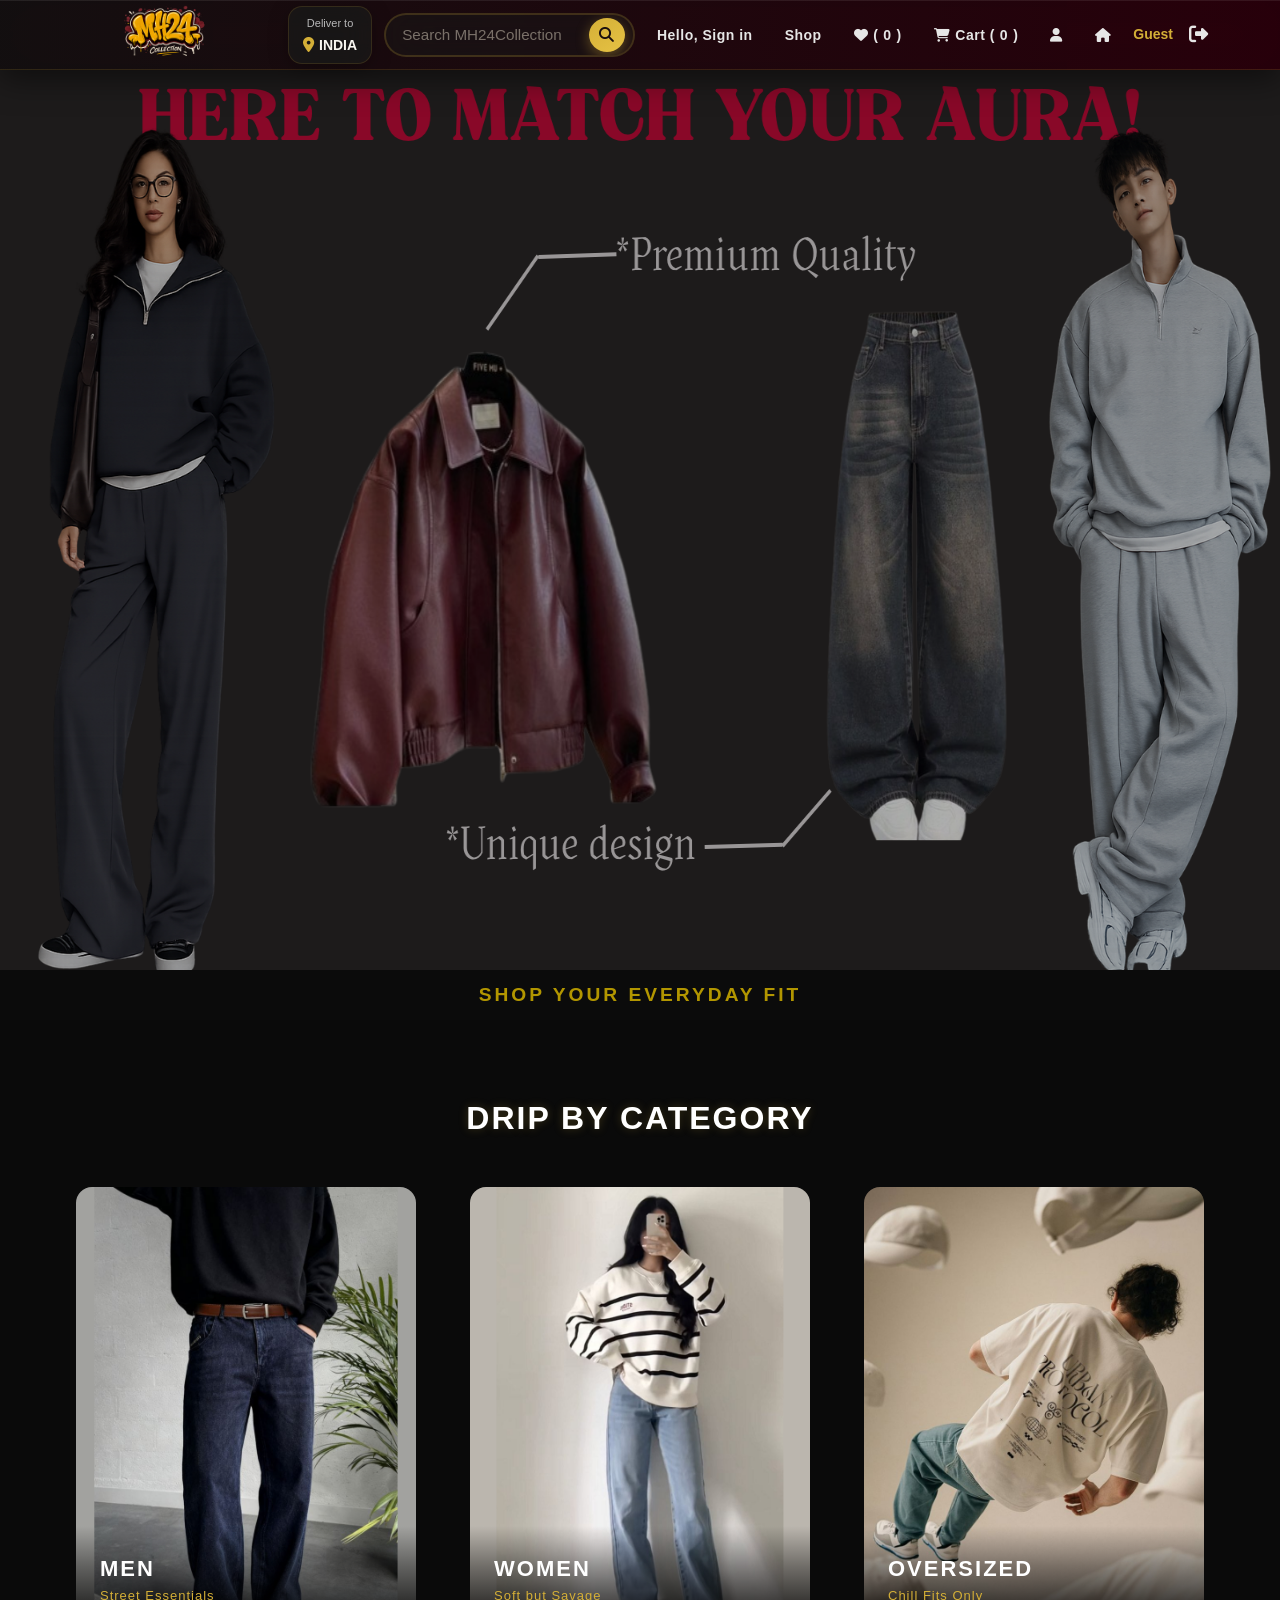
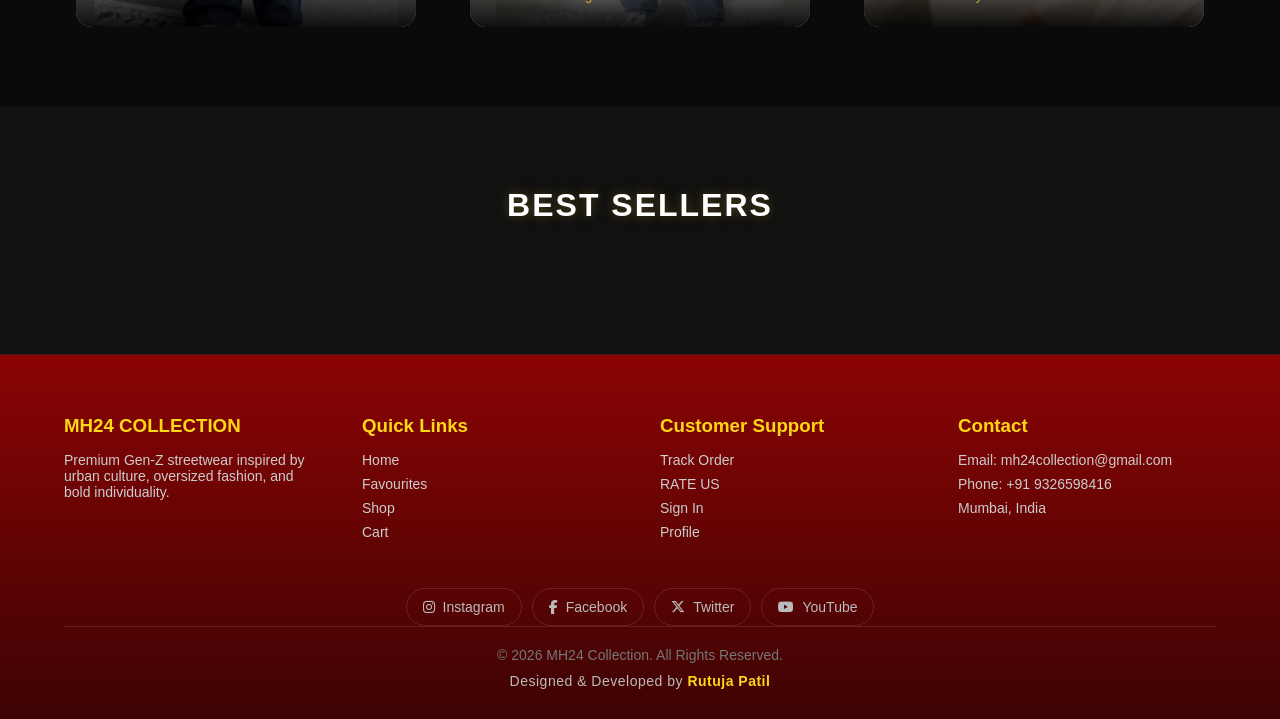
==== frontend/index.html @ 4f5e58f2 "first deploy" ====
<!DOCTYPE html>
<html lang="en">

<head>

  <meta charset="UTF-8">
  <meta name="viewport" content="width=device-width, initial-scale=1.0">

  <title>MH24 Collection | Streetwear</title>

  <link rel="stylesheet" href="css/style.css">

  <link rel="stylesheet"
    href="https://cdnjs.cloudflare.com/ajax/libs/font-awesome/6.5.0/css/all.min.css">

</head>

<body>

  <!-- ================= NAVBAR ================= -->

  <header>

    <div class="navbar">

      <!-- LOGO -->
      <div class="nav-logo">
        <a href="index.html" class="logo-link">
          <div class="logo"></div>
        </a>
      </div>

      <!-- LOCATION -->
      <div class="nav-address">

        <p class="add-first">Deliver to</p>

        <div class="add-icon">
          <i class="fa-solid fa-location-dot"></i>
          <p class="add-second">INDIA</p>
        </div>

      </div>

      <!-- SEARCH -->
      <div class="nav-search">

        <input
          type="text"
          id="searchInput"
          placeholder="Search MH24Collection"
          class="search-input">

        <button
          type="button"
          class="search-icon"
          onclick="goToSearch(event)">

          <i class="fa-solid fa-magnifying-glass"></i>

        </button>

      </div>

      <!-- SIGN IN -->
      <div class="nav-signin border">

        <a href="signin.html">
          <p><span>Hello, Sign in</span></p>
        </a>

      </div>

      <!-- SHOP -->
      <div class="nav-favourites border">

        <a href="products.html">
          Shop
        </a>

      </div>

      <!-- FAVOURITES -->
      <div class="nav-favourites border">

        <a href="favourites.html">

          <i class="fa-solid fa-heart"></i>

          (<span id="fav-count">0</span>)

        </a>

      </div>

      <!-- CART -->
      <div class="nav-cart border">

        <a href="cart.html">

          <i class="fa-solid fa-cart-shopping"></i>

          Cart (<span id="cart-count">0</span>)

        </a>

      </div>

      <!-- PROFILE -->
      <div class="nav-profile border">

        <a href="profile.html">

          <i class="fa-solid fa-user"></i>

        </a>

      </div>

      <!-- HOME -->
      <div class="top-btn">

        <a href="index.html">

          <i class="fa-solid fa-house"></i>

        </a>

      </div>

      <!-- LOGOUT -->
      <div class="nav-logout">

        <span id="username"></span>

        <button type="button" onclick="logout()">

          <i class="fa-solid fa-right-from-bracket"></i>

        </button>

      </div>

    </div>

  </header>


  <!-- ================= PAGE CONTENT ================= -->

  <main class="page-content">


    <!-- ================= HERO SECTION ================= -->

    <section class="hero-section">

      <div class="slider">

        <img src="images/HERO.FINAL1.png"
          class="slide active"
          alt="Hero Banner">

        <img src="images/heroslide1.png"
          class="slide"
          alt="Streetwear Banner">

        <img src="images/herodenim.png"
          class="slide"
          alt="Denim Banner">

      </div>

      <div class="hero-msg">
        SHOP YOUR EVERYDAY FIT
      </div>

    </section>


    <!-- ================= CATEGORIES ================= -->

    <section class="categories">

      <h2>DRIP BY CATEGORY</h2>

      <div class="category-container">

        <!-- MEN -->
        <a href="men.html?category=Men" class="category-card">

          <img src="images/men.png" alt="Men">

          <div class="overlay">

            <h3>MEN</h3>
            <p>Street Essentials</p>

          </div>

        </a>

        <!-- WOMEN -->
        <a href="women.html?category=Women" class="category-card">

          <img src="images/women.png" alt="Women">

          <div class="overlay">

            <h3>WOMEN</h3>
            <p>Soft but Savage</p>

          </div>

        </a>

        <!-- OVERSIZED -->
        <a href="oversized.html?category=Oversized" class="category-card">

          <img src="images/oversized.png" alt="Oversized">

          <div class="overlay">

            <h3>OVERSIZED</h3>
            <p>Chill Fits Only</p>

          </div>

        </a>

      </div>

    </section>


    <!-- ================= BEST SELLERS ================= -->

    <section class="featured">

      <h2 class="section-title">
        BEST SELLERS
      </h2>

      <div class="product-container" id="product-container">

        <!-- PRODUCTS LOAD HERE -->

      </div>

    </section>

  </main>


  <!-- ================= FOOTER ================= -->

  <footer class="footer">

  <div class="footer-container">

    <!-- BRAND -->
    <div class="footer-section">
      <h3>MH24 COLLECTION</h3>
      <p>
        Premium Gen-Z streetwear inspired by urban culture,
        oversized fashion, and bold individuality.
      </p>
    </div>

    <!-- QUICK LINKS -->
    <div class="footer-section">
      <h3>Quick Links</h3>

      <ul>
        <li><a href="index.html">Home</a></li>
        <li><a href="favourites.html">Favourites</a></li>
        <li><a href="shop.html">Shop</a></li>
        <li><a href="cart.html">Cart</a></li>
      </ul>
    </div>

    <!-- CUSTOMER -->
    <div class="footer-section">
      <h3>Customer Support</h3>

      <ul>
        <li><a href="track-order.html">Track Order</a></li>
        <li><a href="add_review.html">RATE US</a></li>
        <li><a href="signin.html">Sign In</a></li>
        <li><a href="profile.html">Profile</a></li>
      </ul>
    </div>

    <!-- CONTACT -->
    <div class="footer-section">
      <h3>Contact</h3>

      <p>Email: mh24collection@gmail.com</p>
      <p>Phone: +91 9326598416</p>
      <p>Mumbai, India</p>
    </div>

  </div>

  <!-- SOCIAL LINKS -->
  <div class="footer-social-links">

    <a href="#">
      <i class="fab fa-instagram"></i>
      Instagram
    </a>

    <a href="#">
      <i class="fab fa-facebook-f"></i>
      Facebook
    </a>

    <a href="#">
      <i class="fab fa-x-twitter"></i>
      Twitter
    </a>

    <a href="#">
      <i class="fab fa-youtube"></i>
      YouTube
    </a>

  </div>

   <div class="footer-bottom">
       <p>© 2026 MH24 Collection. All Rights Reserved.</p>

       <p class="developer-credit">
          Designed & Developed by <strong>Rutuja Patil</strong>
       </p>
  </div>
      


   
</footer>


  <!-- ================= SCRIPTS ================= -->

  <script src="js/products.js" defer></script>
  <script src="js/cart.js" defer></script>
  <script src="js/favourites.js" defer></script>
  <script src="js/search.js" defer></script>
  <script src="js/slider.js" defer></script>
  <script src="js/auth.js" defer></script>
  <script src="js/main.js" defer></script>

</body>

</html>
---- frontend/css/style.css ----
:root {
  --primary: #800020;
  --gold: #D4AF37;
  --black: #111;
  --white: #fff;
}

* {
  margin: 0;
  padding: 0;
  box-sizing: border-box;
}

html {
  scroll-behavior: smooth;
}

body {
  font-family: 'Segoe UI', Tahoma, Geneva, Verdana, sans-serif;
  background: linear-gradient(180deg, #5b0f1c 0%, #120408 100%);
  color: #ffffff;
  min-height: 100vh;
}

.container {
  width: 100%;
  max-width: 1400px;
  margin: auto;
  padding: 0 5%;
}

.index-page {
  background: linear-gradient(180deg, #800020 0%, #3b0008 100%);
}

body.with-footer {
  background: linear-gradient(to top, #000000, #800020);
}

img {
  max-width: 100%;
  display: block;
}

a {
  text-decoration: none;
  color: inherit;
}

/* Global button reset — ONLY cursor and border */
button {
  cursor: pointer;
  border: none;
}

/* =========================================
   NAVBAR
========================================= */

.navbar {
  width: 100%;
  height: 70px;
  display: flex;
  align-items: center;
  justify-content: space-between;
  gap: 12px;
  padding: 0 5%;
  position: sticky;
  top: 0;
  z-index: 1000;
  background: linear-gradient(to right, rgba(15,15,15,0.96), rgba(35,0,10,0.95));
  backdrop-filter: blur(25px) saturate(180%);
  -webkit-backdrop-filter: blur(25px) saturate(180%);
  border-bottom: 1px solid rgba(212,175,55,0.15);
  box-shadow: 0 8px 32px rgba(0,0,0,0.5), inset 0 1px 0 rgba(255,255,255,0.08);
}

/* All direct children of navbar flex nicely */
.navbar > div {
  display: flex;
  align-items: center;
  gap: 8px;
  flex-shrink: 0;
}

/* Navbar links — underline animation */
.navbar a {
  text-decoration: none;
  color: #e6e6e6;
  font-weight: 600;
  font-size: 14px;
  letter-spacing: 0.5px;
  position: relative;
  padding: 6px 10px;
  border-radius: 12px;
  transition: all 0.3s ease;
  white-space: nowrap;
}

.navbar a::after {
  content: '';
  position: absolute;
  bottom: 0;
  left: 50%;
  width: 0;
  height: 2px;
  background: linear-gradient(90deg, #D4AF37, #E6C244);
  transform: translateX(-50%);
  transition: all 0.3s ease;
  border-radius: 1px;
}

.navbar a:hover::after {
  width: 80%;
}

/* Logo link — no underline effect */
.nav-logo a::after,
.nav-logo a:hover::after {
  display: none;
}

/* ---- LOGO ---- */
.nav-logo {
  display: flex;
  align-items: center;
  flex-shrink: 0;
}

.logo-link {
  display: flex;
  align-items: center;
  justify-content: center;
  text-decoration: none !important;
}

.logo {
  width: 180px;
  height: 110px;
  min-width: 180px;
  background-image: url("../images/logomain.png");
  background-size: contain;
  background-repeat: no-repeat;
  background-position: center;
  display: block;
}

/* ---- ADDRESS ---- */
.nav-address {
  display: flex;
  flex-direction: column;
  justify-content: center;
  padding: 10px 14px;
  border-radius: 14px;
  background: rgba(26,26,26,0.7);
  backdrop-filter: blur(15px);
  border: 1px solid rgba(212,175,55,0.15);
  position: relative;
  overflow: hidden;
  transition: all 0.4s cubic-bezier(0.25,0.46,0.45,0.94);
  box-shadow: 0 4px 20px rgba(0,0,0,0.3);
  flex-shrink: 0;
}

.nav-address::before {
  content: '';
  position: absolute;
  top: 0;
  left: -100%;
  width: 100%;
  height: 100%;
  background: linear-gradient(90deg, transparent, rgba(212,175,55,0.1), transparent);
  transition: left 0.6s;
}

.nav-address:hover::before {
  left: 100%;
}

.add-first {
  font-size: 11px;
  color: #b8b8b8;
  font-weight: 500;
}

.add-icon {
  display: flex;
  align-items: center;
  gap: 5px;
}

.add-icon i {
  color: #D4AF37;
  font-size: 15px;
}

.add-second {
  font-size: 14px;
  font-weight: 700;
  color: #f8f6f0;
}

.nav-address:hover {
  border: 1px solid #D4AF37;
  background: rgba(212,175,55,0.12);
  transform: translateY(-3px) scale(1.02);
  box-shadow: 0 12px 35px rgba(212,175,55,0.25);
}

/* ---- SEARCH ---- */
.nav-search {
  flex: 1;
  min-width: 0;
  max-width: 500px;
  display: flex;
  align-items: center;
  background: rgba(28,28,28,0.4);
  backdrop-filter: blur(20px);
  border: 2px solid rgba(212,175,55,0.2);
  border-radius: 50px;
  padding: 6px 8px 6px 16px;
  height: 44px;
  position: relative;
  overflow: hidden;
  transition: all 0.3s ease;
}

.nav-search::before {
  content: '';
  position: absolute;
  top: 0;
  left: -100%;
  width: 100%;
  height: 100%;
  background: linear-gradient(90deg, transparent, rgba(255,255,255,0.1), transparent);
  transition: left 0.7s;
  pointer-events: none;
}

.nav-search:hover::before,
.nav-search:focus-within::before {
  left: 100%;
}

.nav-search:hover {
  border-color: rgba(212,175,55,0.5);
}

.nav-search:focus-within {
  border: 2px solid #D4AF37;
  box-shadow: 0 0 20px rgba(212,175,55,0.3);
}

.search-input {
  background: transparent;
  border: none;
  outline: none;
  color: #f0e6d2;
  flex: 1;
  width: 100%;
  font-size: 0.95rem;
  padding: 0;
  font-weight: 500;
}

.search-input::placeholder {
  color: rgba(240,230,210,0.45);
}

/* SEARCH BUTTON — gold circle */
.search-icon {
  background: linear-gradient(145deg, #D4AF37, #E6C244);
  border: none;
  height: 34px;
  width: 36px;
  min-width: 36px;
  border-radius: 50%;
  display: flex;
  align-items: center;
  justify-content: center;
  cursor: pointer;
  font-size: 0.95rem;
  color: #1a0f0f;
  flex-shrink: 0;
  transition: all 0.25s ease;
  box-shadow: 0 4px 14px rgba(212,175,55,0.4);
}

.search-icon:hover {
  background: linear-gradient(145deg, #E6C244, #D4AF37);
  transform: scale(1.08);
  box-shadow: 0 6px 20px rgba(212,175,55,0.55);
}

/* ---- NAV ICON ITEMS (cart, favourites, etc.) ---- */
.nav-signin,
.nav-favourites,
.nav-cart,
.nav-profile,
.top-btn {
  display: flex;
  align-items: center;
  flex-shrink: 0;
}

.nav-signin a,
.nav-favourites a,
.nav-cart a,
.nav-profile a,
.top-btn a {
  color: #e6e6e6;
  font-size: 14px;
  font-weight: 600;
  display: flex;
  align-items: center;
  gap: 5px;
  padding: 6px 10px;
  border-radius: 8px;
  transition: all 0.25s ease;
  white-space: nowrap;
}

.nav-signin a:hover,
.nav-favourites a:hover,
.nav-cart a:hover,
.nav-profile a:hover,
.top-btn a:hover {
  color: #D4AF37;
  transform: translateY(-1px);
}

.border {
  position: relative;
  transition: all 0.25s ease;
}

.border:hover {
  border: 1px solid rgba(212,175,55,0.5);
  border-radius: 8px;
  box-shadow: 0 0 8px rgba(255,216,20,0.2);
}

/* ---- LOGOUT — THE FIX FOR THE YELLOW BOX ---- */
.nav-logout {
  display: flex;
  align-items: center;
  gap: 8px;
  flex-shrink: 0;
}

/* Username span — styled text, no box */
.nav-logout #username {
  color: #D4AF37;
  font-weight: 600;
  font-size: 14px;
  background: none;
  border: none;
  padding: 0;
}

/* Logout button — transparent, icon only */
.nav-logout button {
  background: none !important;
  border: none !important;
  box-shadow: none !important;
  padding: 6px 8px;
  color: #e6e6e6;
  font-size: 1.2rem;
  border-radius: 8px;
  cursor: pointer;
  transition: color 0.25s ease, transform 0.25s ease;
  display: flex;
  align-items: center;
  justify-content: center;
}

.nav-logout button:hover {
  background: none !important;
  color: #D4AF37 !important;
  transform: scale(1.15);
}

/* Cart counter badge */
.cart-count {
  display: inline-flex;
  align-items: center;
  justify-content: center;
  background: linear-gradient(135deg, #D4AF37, #E6C244);
  color: #1a0f0f;
  width: 20px;
  height: 20px;
  border-radius: 50%;
  font-size: 0.7rem;
  font-weight: 900;
}

/* ---- MOBILE BOTTOM BAR ---- */
.mobile-menubar {
  display: none;
  position: fixed;
  left: 0;
  right: 0;
  bottom: 0;
  height: 58px;
  background: #140000;
  border-top: 1px solid rgba(255,255,255,0.08);
  padding-bottom: env(safe-area-inset-bottom);
  align-items: center;
  justify-content: space-around;
  z-index: 1200;
}

.mobile-menubar a {
  color: #fff;
  text-decoration: none;
  font-size: 18px;
  width: 52px;
  height: 52px;
  display: inline-flex;
  align-items: center;
  justify-content: center;
  position: relative;
  transition: color 0.2s, transform 0.2s;
}

.mobile-menubar a:hover {
  color: #D4AF37;
  transform: translateY(-2px);
}

.mobile-menubar .mm-badge {
  position: absolute;
  top: 6px;
  right: 8px;
  background: #ff3b30;
  color: #fff;
  font-size: 10px;
  padding: 2px 5px;
  border-radius: 10px;
  line-height: 1;
}

/* =========================================
   HERO SECTION
========================================= */

.hero-section {
  position: relative;
  width: 100%;
  overflow: hidden;
  background: linear-gradient(to bottom, #1a0000, #3d0000, #000);
}

.slider {
  width: 100%;
  position: relative;
}

.slide {
  display: none;
  width: 100%;
  height: 100vh;
  background: transparent;
  margin: 0;
}

.slide img {
  width: 100%;
  height: 100%;
  object-fit: cover;
  object-position: center;
}

.slide.active {
  display: block;
}

.hero-section::after {
  content: "";
  position: absolute;
  inset: 0;
  background: rgba(0,0,0,0.3);
  z-index: 1;
  pointer-events: none;
}

.hero-msg {
  width: 100%;
  text-align: center;
  background: rgba(17,17,17,0.95);
  color: #ffd700;
  padding: 14px 20px;
  font-size: 1.2rem;
  font-weight: 700;
  letter-spacing: 3px;
  margin: 0;
}

/* =========================================
   CATEGORY HERO (men.html, women.html etc.)
========================================= */

.category-hero {
  padding: 50px 5%;
  background: linear-gradient(135deg, #800020 0%, #3b0008 60%, #000 100%);
  border-bottom: 1px solid rgba(212,175,55,0.15);
}

.category-hero h1 {
  font-size: 40px;
  font-weight: 800;
  letter-spacing: 4px;
  color: #fff;
  margin-bottom: 10px;
  text-align: left;
  text-shadow: 0 0 20px rgba(212,175,55,0.2);
}

.category-hero p {
  color: #D4AF37;
  font-size: 16px;
  letter-spacing: 1.5px;
  text-align: left;
  font-weight: 500;
}

/* =========================================
   CATEGORIES SECTION
========================================= */

.categories {
  padding: 80px 5%;
  background: #0a0a0a;
  text-align: center;
}

.categories h2 {
  font-size: 32px;
  margin-bottom: 50px;
  letter-spacing: 2px;
  text-shadow: 0 0 10px rgba(212,175,55,0.25);
}

.category-container {
  display: grid;
  grid-template-columns: repeat(auto-fit, minmax(280px, 1fr));
  gap: 30px;
  justify-items: center;
}

/* CATEGORY CARD */
.category-card {
  position: relative;
  width: 100%;
  max-width: 340px;
  height: 440px;
  overflow: hidden;
  border-radius: 16px;
  background: #111;
  display: block;
  transition: transform 0.35s ease, box-shadow 0.35s ease;
}

.category-card:hover {
  transform: translateY(-8px);
  box-shadow: 0 24px 48px rgba(0,0,0,0.6);
}

.category-card img {
  width: 100%;
  height: 100%;
  object-fit: cover;
  object-position: center top;
  display: block;
  transition: transform 0.5s ease;
}

.category-card:hover img {
  transform: scale(1.06);
}

.overlay {
  position: absolute;
  bottom: 0;
  left: 0;
  right: 0;
  padding: 30px 24px 24px;
  background: linear-gradient(to top, rgba(0,0,0,0.92) 0%, rgba(0,0,0,0.4) 60%, transparent 100%);
  text-align: left;
}

.overlay h3 {
  font-size: 22px;
  font-weight: 800;
  letter-spacing: 2px;
  margin-bottom: 6px;
  color: #fff;
}

.overlay p {
  color: #D4AF37;
  font-size: 13px;
  letter-spacing: 1px;
  font-weight: 500;
}

/* =========================================
   FEATURED / PRODUCTS SECTION
========================================= */

.featured {
  padding: 80px 5%;
  background: #111;
}

.section-title {
  text-align: center;
  font-size: 32px;
  margin-bottom: 50px;
  letter-spacing: 2px;
  text-shadow: 0 0 10px rgba(212,175,55,0.25), 0 0 25px rgba(212,175,55,0.15);
}

.product-container {
  display: grid;
  grid-template-columns: repeat(auto-fill, minmax(240px, 1fr));
  gap: 28px;
  justify-items: center;
  width: 100%;
}

.products {
  padding: 40px 5%;
}

.product-grid {
  display: grid;
  grid-template-columns: repeat(auto-fill, minmax(220px, 1fr));
  gap: 24px;
  justify-items: center;
}

/* =========================================
   PRODUCT CARD — uniform across all pages
========================================= */

.product-card {
  width: 100%;
  max-width: 300px;
  background: #0d0d0d;
  border-radius: 18px;
  overflow: hidden;
  padding: 16px;
  margin: auto;
  display: flex;
  flex-direction: column;
  gap: 0;
  transition: transform 0.3s ease, box-shadow 0.3s ease;
  position: relative;
  box-shadow: 0 8px 24px rgba(0,0,0,0.45);
}

.product-card:hover {
  transform: translateY(-8px);
  box-shadow: 0 18px 35px rgba(0,0,0,0.65), 0 0 14px rgba(255,216,20,0.15);
}

/* Product image — fixed height on every page */
.product-card img {
  width: 100%;
  height: 260px;
  object-fit: cover;
  border-radius: 12px;
  display: block;
  flex-shrink: 0;
  transition: transform 0.3s ease;
}

.product-card:hover img {
  transform: scale(1.03);
}

.product-card h3 {
  margin-top: 14px;
  font-size: 16px;
  font-weight: 700;
  color: #f2f2f2;
  line-height: 1.35;
  text-align: center;
  min-height: 44px;
  display: flex;
  align-items: center;
  justify-content: center;
}

.product-card p {
  margin-top: 8px;
  color: #ffd814;
  font-size: 17px;
  font-weight: 700;
  text-align: center;
  margin-bottom: 14px;
}

.product-actions {
  display: flex;
  flex-direction: column;
  gap: 8px;
  margin-top: auto;
}

/* ADD TO CART button inside product-actions */
.product-actions .add-btn,
.product-actions button.add-btn {
  width: 100%;
  padding: 10px;
  background: linear-gradient(45deg, #ffd814, #ffcc00) !important;
  color: #000 !important;
  border: none !important;
  border-radius: 8px;
  font-weight: 700;
  font-size: 13px;
  cursor: pointer;
  transition: all 0.3s ease;
  text-transform: uppercase;
  letter-spacing: 0.5px;
  box-shadow: none !important;
}

.product-actions .add-btn:hover,
.product-actions button.add-btn:hover {
  background: linear-gradient(45deg, #800020, #a00028) !important;
  color: #fff !important;
  transform: translateY(-2px);
  box-shadow: 0 6px 16px rgba(128,0,32,0.4) !important;
}

/* Favourite button inside product-actions */
.product-actions .fav-btn,
.product-actions button.fav-btn {
  width: 100%;
  padding: 8px;
  background: rgba(255,255,255,0.07) !important;
  color: #fff !important;
  border: 1px solid rgba(255,255,255,0.2) !important;
  border-radius: 8px;
  font-size: 13px;
  cursor: pointer;
  transition: all 0.25s ease;
  display: flex;
  align-items: center;
  justify-content: center;
  gap: 6px;
}

.product-actions .fav-btn:hover,
.product-actions button.fav-btn:hover {
  background: rgba(255,255,255,0.14) !important;
  border-color: rgba(255,255,255,0.4) !important;
  color: #fff !important;
  transform: translateY(-1px);
}

/* Heart icon floating on card */
.fav-icon {
  position: absolute;
  top: 12px;
  right: 12px;
  color: white;
  background: rgba(0,0,0,0.65);
  padding: 9px;
  border-radius: 50%;
  cursor: pointer;
  transition: 0.3s ease;
  z-index: 10;
  font-size: 15px;
  line-height: 1;
}

.fav-icon:hover {
  color: #D4AF37;
  transform: scale(1.2);
  background: rgba(0,0,0,0.9);
}

/* Standalone add-to-cart button (product detail page) */
.product-cart-btn {
  display: block;
  width: 80%;
  margin: 15px auto 0;
  padding: 12px;
  border-radius: 8px;
  background: linear-gradient(45deg, #ffd814, #ffcc00);
  color: black;
  font-weight: bold;
  text-align: center;
  transition: 0.3s;
  cursor: pointer;
}

.product-cart-btn:hover {
  background: linear-gradient(45deg, #800020, #a00028);
  color: white;
  transform: translateY(-3px);
  box-shadow: 0 10px 20px rgba(128,0,32,0.4);
}

.product-card.animate {
  animation: fadeUp 0.6s ease forwards;
}

@keyframes fadeUp {
  from { opacity: 0; transform: translateY(20px); }
  to   { opacity: 1; transform: translateY(0); }
}

/* =========================================
   EMPTY STATES / SHOP BTN
========================================= */

.empty-cart-box {
  text-align: center;
  margin-top: 100px;
  padding: 40px;
}

.empty-cart-box h2 {
  font-size: 32px;
  margin-bottom: 25px;
  font-weight: 600;
}

.shop-btn {
  padding: 14px 40px;
  background: black;
  color: white;
  border: none;
  font-size: 16px;
  font-weight: 500;
  border-radius: 6px;
  cursor: pointer;
  transition: all 0.3s ease;
}

.shop-btn:hover {
  background: #571313;
  color: white;
  transform: translateY(-3px);
}

/* =========================================
   FOOTER
========================================= */

.footer {
  background: linear-gradient(180deg, #8b0404 0%, #3d0303 100%);
  padding: 60px 5% 30px;
  border-top: 1px solid rgba(255,255,255,0.08);
}

.footer > p,
.footer .footer-container > p {
  text-align: center;
  color: #bbb;
  font-weight: 300;
}

.footer-social-links {
  display: flex;
  justify-content: center;
  flex-wrap: wrap;
  gap: 10px;
  margin-top: 22px;
}

.footer-social-links a {
  color: #bbb;
  border: 1px solid rgba(255,255,255,0.12);
  padding: 10px 16px;
  border-radius: 999px;
  font-size: 14px;
  display: inline-flex;
  align-items: center;
  gap: 8px;
  transition: all 0.25s ease;
}

.footer-social-links a:hover {
  color: #ffd814;
  border-color: #ffd814;
  background: rgba(255,216,20,0.08);
  transform: translateY(-1px);
}

.developer-credit{
  margin-top:10px;
  color:#bbb;
  font-size:14px;
  letter-spacing:0.5px;
}

.developer-credit strong{
  color:#ffd814;
}

  .footer-copyright {
  margin-top: 24px;
  text-align: center;
}

.footer-copyright p {
  color: #999;
  font-weight: 300;
  font-size: 13px;
  margin: 0;
}

.footer-container {
  display: grid;
  grid-template-columns: repeat(auto-fit, minmax(220px, 1fr));
  gap: 40px;
  margin-bottom: 40px;
}

.footer-section h3 {
  margin-bottom: 15px;
  color: #ffd814;
}

.footer-section p,
.footer-section li {
  color: #ccc;
  font-size: 14px;
  margin-bottom: 8px;
}

.footer-section ul {
  list-style: none;
}

.footer-section a:hover {
  color: #ffd814;
}

.social-icons i {
  margin-right: 12px;
  font-size: 18px;
  cursor: pointer;
  transition: 0.3s;
}

.social-icons i:hover {
  color: #ffd814;
}

.footer-bottom {
  text-align: center;
  padding-top: 20px;
  border-top: 1px solid rgba(255,255,255,0.1);
  font-size: 14px;
  color: #777;
}

/* =========================================
   PRODUCT DETAIL PAGE
========================================= */

.product-detail-page {
  display: flex;
  justify-content: center;
  align-items: flex-start;
  gap: 60px;
  padding: 60px 5%;
  background: #0a0a0a;
  color: white;
  min-height: 100vh;
}

.detail-left {
  flex: 1;
  display: flex;
  justify-content: center;
  max-width: 480px;
}

.detail-left img {
  width: 100%;
  border-radius: 16px;
  background: #111;
  padding: 20px;
  transition: 0.4s ease;
  box-shadow: 0 0 25px rgba(0,0,0,0.6);
}

.detail-left img:hover {
  transform: scale(1.03);
  box-shadow: 0 0 35px rgba(255,216,20,0.2);
}

.detail-right {
  flex: 1;
  max-width: 480px;
}

.detail-right h2 {
  font-size: 30px;
  margin-bottom: 8px;
  letter-spacing: 1px;
  color: #f8f6f0;
}

.detail-right h3 {
  margin: 8px 0;
  color: #ccc;
}

.detail-right p {
  color: #ccc;
}

.price {
  font-size: 26px;
  color: #ffd814;
  margin-bottom: 20px;
  font-weight: bold;
}

.product-description {
  color: #aaa;
  line-height: 1.7;
  margin-bottom: 20px;
}

.product-features {
  margin-bottom: 25px;
  padding-left: 18px;
}

.product-features li {
  margin-bottom: 8px;
  color: #ddd;
  font-size: 14px;
}

.size-section {
  margin-bottom: 25px;
}

.size-section p {
  margin-bottom: 10px;
  font-weight: bold;
  color: #f0e6d2;
}

.sizes {
  display: flex;
  gap: 10px;
  flex-wrap: wrap;
}

.sizes span {
  border: 1px solid #333;
  padding: 10px 16px;
  border-radius: 8px;
  cursor: pointer;
  transition: 0.3s;
  font-size: 14px;
}

.sizes span:hover,
.sizes span.selected {
  border: 1px solid #ffd814;
  background: rgba(255,216,20,0.1);
}

.qty-section,
.qty-box {
  display: flex;
  align-items: center;
  gap: 12px;
  margin-top: 20px;
  margin-bottom: 20px;
}

.qty-box button {
  padding: 6px 14px;
  font-size: 18px;
  background: #222;
  color: white;
  border: 1px solid #444;
  border-radius: 6px;
  cursor: pointer;
  transition: 0.2s;
}

.qty-box button:hover {
  background: #333;
  color: white;
}

/* Full-width add to cart on detail page */
.add-btn {
  width: 100%;
  padding: 16px;
  background: linear-gradient(45deg, #ffd814, #ffcc00);
  border-radius: 10px;
  font-size: 16px;
  font-weight: bold;
  transition: 0.3s;
  color: #000;
  cursor: pointer;
  border: none;
}

.add-btn:hover {
  background: linear-gradient(45deg, #800020, #a00028);
  color: white;
  transform: translateY(-3px);
  box-shadow: 0 10px 25px rgba(128,0,32,0.4);
}

/* Standalone fav button on detail page */
.fav-btn {
  margin-top: 12px;
  background: none;
  border: 1px solid #444;
  padding: 12px;
  width: 100%;
  color: white;
  cursor: pointer;
  border-radius: 8px;
  transition: 0.3s;
  font-size: 14px;
  display: flex;
  align-items: center;
  justify-content: center;
  gap: 8px;
}

.fav-btn:hover {
  border-color: #D4AF37;
  color: #D4AF37;
}

.extra-info {
  margin-top: 25px;
  color: #777;
  font-size: 13px;
  line-height: 1.7;
}

/* =========================================
   CART PAGE
========================================= */

.cart-hero {
  height: 30vh;
  background: linear-gradient(to bottom, #800020, #000);
  display: flex;
  align-items: center;
  justify-content: center;
  text-align: center;
}

.cart-hero h1 {
  color: white;
  font-size: 42px;
  letter-spacing: 3px;
}

.cart-container {
  width: 85%;
  max-width: 1000px;
  margin: 50px auto;
}

.cart-item {
  display: flex;
  justify-content: space-between;
  align-items: center;
  background: #111;
  padding: 20px;
  margin-bottom: 16px;
  border-radius: 12px;
  gap: 16px;
}

.cart-left {
  display: flex;
  align-items: center;
  gap: 18px;
}

.cart-left img {
  width: 80px;
  height: 80px;
  object-fit: cover;
  border-radius: 8px;
  flex-shrink: 0;
}

.cart-info h3 {
  color: white;
  margin-bottom: 5px;
  font-size: 15px;
}

.cart-info p {
  color: #ccc;
  font-size: 14px;
}

.cart-right {
  display: flex;
  align-items: center;
  gap: 8px;
  flex-shrink: 0;
}

.cart-right button {
  background: #8B0000;
  color: white;
  border: none;
  padding: 6px 12px;
  font-size: 15px;
  cursor: pointer;
  border-radius: 6px;
  transition: background 0.2s;
}

.cart-right button:hover {
  background: #cc0000;
  color: white;
}

.cart-right button:last-child {
  background: #2a2a2a;
}

.cart-right button:last-child:hover {
  background: #444;
  color: white;
}

.cart-container h2 {
  color: white;
  margin-top: 20px;
}

/* =========================================
   FAVOURITES PAGE
========================================= */

.remove-btn {
  display: block;
  width: 70%;
  margin: 15px auto 0;
  padding: 10px 20px;
  background: crimson;
  cursor: pointer;
  color: #fff;
  font-weight: bold;
  border-radius: 8px;
  border: none;
  transition: 0.3s;
}

.remove-btn:hover {
  background: darkred;
  color: white;
  transform: translateY(-2px);
}

/* =========================================
   AUTH / SIGNIN PAGE
========================================= */

.auth-page {
  min-height: 100vh;
  display: flex;
  align-items: center;
  justify-content: center;
  background: linear-gradient(to bottom, #000000, #800020);
  padding: 40px 20px;
}

.auth-container {
  background: #111;
  padding: 40px 35px;
  width: 100%;
  max-width: 400px;
  border-radius: 14px;
  text-align: center;
  box-shadow: 0 0 30px rgba(0,0,0,0.6);
  animation: floatBox 3s ease-in-out infinite alternate;
}

.auth-container:hover {
  box-shadow: 0 0 35px rgba(128,0,32,0.6);
}

.auth-container h2 {
  margin-bottom: 10px;
  letter-spacing: 2px;
  color: #ffd814;
  font-size: 26px;
}

.auth-sub {
  color: #aaa;
  margin-bottom: 30px;
  font-size: 14px;
}

.input-group {
  display: flex;
  align-items: center;
  background: #1a1a1a;
  margin-bottom: 15px;
  padding: 12px;
  border-radius: 8px;
  border: 1px solid transparent;
  transition: 0.3s;
}

.input-group:focus-within {
  border-color: #800020;
  box-shadow: 0 0 8px rgba(128,0,32,0.4);
}

.input-group i {
  margin-right: 10px;
  color: #ffd814;
  font-size: 14px;
}

.input-group input {
  background: transparent;
  border: none;
  outline: none;
  color: white;
  width: 100%;
  font-size: 15px;
}

.input-box {
  display: flex;
  align-items: center;
  background: #1e1e1e;
  border: 1px solid #444;
  padding: 12px;
  border-radius: 6px;
  margin-bottom: 15px;
  transition: 0.3s;
}

.input-box i {
  color: #f5c518;
  margin-right: 10px;
}

.input-box input {
  background: none;
  border: none;
  outline: none;
  color: white;
  width: 100%;
  font-size: 15px;
}

.input-box:focus-within {
  border-color: #f5c518;
}

.input-box input::placeholder {
  color: #888;
}

.auth-btn {
  width: 100%;
  padding: 14px;
  margin-top: 10px;
  border-radius: 8px;
  background: #ffd814;
  color: black;
  font-weight: bold;
  font-size: 15px;
  cursor: pointer;
  border: none;
  transition: 0.3s;
}

.auth-btn:hover {
  background: #800020;
  color: white;
  transform: translateY(-2px);
}

.auth-switch {
  margin-top: 20px;
  font-size: 14px;
  color: #ccc;
}

.auth-switch a {
  color: #ffd814;
  font-weight: bold;
  text-decoration: none;
}

.auth-switch a:hover {
  color: #D4AF37;
}

@keyframes floatBox {
  from { transform: translateY(0); }
  to   { transform: translateY(-6px); }
}

/* =========================================
   SIGNUP PAGE
========================================= */

.signup-page {
  min-height: 100vh;
  display: flex;
  align-items: center;
  justify-content: center;
  background: linear-gradient(to bottom, #000000, #800020);
  padding: 40px 20px;
}

.signup-box {
  background: #111;
  padding: 40px 35px;
  border-radius: 14px;
  width: 100%;
  max-width: 400px;
  text-align: center;
  box-shadow: 0 0 25px rgba(0,0,0,0.6);
  transition: box-shadow 0.3s;
}

.signup-box:hover {
  box-shadow: 0 0 35px rgba(128,0,32,0.6);
}

.signup-box h2 {
  margin-bottom: 25px;
  letter-spacing: 2px;
  color: #ffd814;
  font-size: 26px;
}

.signup-box input {
  width: 100%;
  padding: 12px;
  margin-bottom: 15px;
  border-radius: 6px;
  border: 1px solid #333;
  outline: none;
  background: #1a1a1a;
  color: white;
  font-size: 15px;
  transition: 0.3s;
}

.signup-box input:focus {
  border-color: #800020;
  box-shadow: 0 0 8px rgba(128,0,32,0.5);
}

.signup-btn {
  width: 100%;
  padding: 12px;
  background: #ffd814;
  color: black;
  font-weight: bold;
  border-radius: 6px;
  margin-top: 10px;
  border: none;
  cursor: pointer;
  transition: 0.3s;
}

.signup-btn:hover {
  background: #800020;
  color: white;
  transform: translateY(-2px);
}

.login-link {
  display: block;
  margin-top: 18px;
  font-size: 14px;
  color: #ccc;
  text-decoration: none;
  transition: 0.3s;
}

.login-link:hover {
  color: #ffd814;
}

/* =========================================
   CHECKOUT PAGE
========================================= */

.checkout-container {
  display: grid;
  grid-template-columns: 2fr 1fr;
  gap: 40px;
  max-width: 1100px;
  margin: 60px auto;
  padding: 20px 5%;
}

.checkout-form {
  padding: 35px;
  background: rgba(255,255,255,0.06);
  backdrop-filter: blur(18px);
  -webkit-backdrop-filter: blur(18px);
  border-radius: 14px;
  border: 1px solid rgba(255,255,255,0.12);
  box-shadow: 0 8px 32px rgba(0,0,0,0.45);
  animation: floatCard 5s ease-in-out infinite;
}

.checkout-form:hover {
  box-shadow: 0 20px 45px rgba(0,0,0,0.65);
}

.checkout-form h2 {
  margin-bottom: 15px;
  margin-top: 20px;
  font-size: 18px;
  color: #f0e6d2;
}

.checkout-form label {
  display: block;
  margin-top: 15px;
  font-size: 13px;
  color: #ccc;
}

.checkout-form input,
.checkout-form textarea {
  width: 100%;
  padding: 11px 12px;
  margin-top: 6px;
  border-radius: 8px;
  color: white;
  border: 1px solid #444;
  background: rgba(255,255,255,0.05);
  font-size: 14px;
  outline: none;
  transition: border-color 0.2s;
}

.checkout-form input:focus,
.checkout-form textarea:focus {
  border-color: #ffd814;
}

.payment-options {
  display: flex;
  flex-direction: column;
  gap: 12px;
  margin-top: 12px;
}

.payment-options label {
  display: grid;
  grid-template-columns: 20px 1fr;
  align-items: center;
  gap: 12px;
  background: #111;
  padding: 12px 14px;
  border-radius: 8px;
  border: 1px solid #333;
  cursor: pointer;
  transition: 0.25s;
  font-size: 14px;
  color: #ccc;
}

.payment-options label:hover {
  border-color: #ffd814;
  background: #151515;
}

.payment-options input[type="radio"] {
  accent-color: #ffd814;
  width: 16px;
  height: 16px;
  margin: 0;
}

.payment-options input[type="radio"]:checked + span {
  color: #ffd814;
  font-weight: bold;
}

/* Checkout submit button */
.checkout-btn {
  width: 100%;
  padding: 14px;
  margin-top: 20px;
  background: linear-gradient(45deg, #ffd814, #ffcc00);
  color: #000;
  font-weight: bold;
  font-size: 15px;
  border: none;
  border-radius: 10px;
  cursor: pointer;
  transition: 0.3s;
}

.checkout-btn:hover {
  background: linear-gradient(45deg, #800020, #a00028);
  color: white;
  transform: translateY(-2px);
}

.order-summary {
  background: #151515;
  padding: 30px;
  border-radius: 12px;
  border: 1px solid rgba(212,175,55,0.12);
  height: fit-content;
  animation: floatCard 4s ease-in-out infinite;
}

.order-summary:hover {
  border-color: rgba(212,175,55,0.3);
}

@keyframes floatCard {
  0%   { transform: translateY(0); }
  50%  { transform: translateY(-6px); }
  100% { transform: translateY(0); }
}

.order-summary h2 {
  margin-bottom: 20px;
  font-size: 20px;
}

.checkout-item {
  display: flex;
  align-items: center;
  gap: 14px;
  border-bottom: 1px solid #2a2a2a;
  padding-bottom: 14px;
  margin-bottom: 14px;
}

.checkout-item img {
  width: 64px;
  height: 64px;
  object-fit: cover;
  border-radius: 8px;
  flex-shrink: 0;
}

.checkout-info p:first-child {
  font-weight: bold;
  font-size: 14px;
}

.checkout-info p:last-child {
  color: #aaa;
  font-size: 13px;
}

.checkout-pricing p {
  margin-bottom: 8px;
  font-size: 14px;
  color: #ccc;
}

.checkout-pricing h3 {
  margin-top: 12px;
  font-size: 20px;
  color: #ffd814;
}

/* =========================================
   PROFILE PAGE
========================================= */

.profile-container {
  padding: 60px 10%;
}

.profile-card {
  display: flex;
  gap: 40px;
  background: rgba(26,26,26,0.6);
  backdrop-filter: blur(20px);
  border-radius: 20px;
  padding: 40px;
  border: 1px solid rgba(212,175,55,0.2);
  box-shadow: 0 15px 40px rgba(0,0,0,0.6);
}

.profile-left {
  width: 240px;
  text-align: center;
  flex-shrink: 0;
}

.profile-pic {
  width: 110px;
  height: 110px;
  border-radius: 50%;
  object-fit: cover;
  margin-bottom: 14px;
  border: 3px solid #D4AF37;
}

.profile-left h2 {
  margin-bottom: 4px;
  font-size: 18px;
}

.profile-left p {
  color: #b8b8b8;
  margin-bottom: 18px;
  font-size: 14px;
}

.edit-btn {
  background: linear-gradient(145deg, #D4AF37, #E6C244);
  border: none;
  padding: 10px 22px;
  border-radius: 25px;
  font-weight: 700;
  cursor: pointer;
  color: #1a0f0f;
  font-size: 14px;
  transition: 0.3s;
}

.edit-btn:hover {
  transform: translateY(-2px) scale(1.04);
}

.profile-right {
  flex: 1;
  display: flex;
  flex-direction: column;
  gap: 22px;
}

.profile-section {
  background: rgba(0,0,0,0.3);
  padding: 20px;
  border-radius: 12px;
  border: 1px solid rgba(212,175,55,0.12);
  transition: 0.3s;
}

.profile-section:hover {
  border-color: #D4AF37;
  transform: translateY(-2px);
}

.profile-section h3 {
  margin-bottom: 10px;
  color: #D4AF37;
  font-size: 15px;
}

.add-address {
  margin-top: 10px;
  padding: 8px 18px;
  border-radius: 20px;
  border: none;
  background: #D4AF37;
  color: #1a0f0f;
  font-weight: 600;
  cursor: pointer;
  font-size: 13px;
}

.logout-btn {
  padding: 12px 28px;
  border-radius: 30px;
  background: linear-gradient(145deg, #D4AF37, #E6C244);
  color: #1a0f0f;
  font-weight: 700;
  font-size: 14px;
  cursor: pointer;
  transition: all 0.3s ease;
  border: none;
}

.logout-btn:hover {
  transform: translateY(-3px) scale(1.04);
}

.orders-section {
  padding: 50px 10%;
}

.orders-section h2 {
  font-size: 1.8rem;
  margin-bottom: 25px;
  color: #f8f6f0;
}

.orders-container {
  background: rgba(26,26,26,0.6);
  border-radius: 16px;
  padding: 30px;
  border: 1px solid rgba(212,175,55,0.15);
  text-align: center;
}

.orders-container p {
  color: #b8b8b8;
}

/* =========================================
   MOBILE RESPONSIVE  ≤ 860px
========================================= */

@media (max-width: 860px) {

  body {
    padding-bottom: 68px;
  }

  /* ---- NAVBAR ---- */
  .navbar {
    height: 56px;
    padding: 0 12px;
    gap: 8px;
    background: linear-gradient(to right, #800020, #2a0000);
  }

  /* LOGO — always visible */
  .nav-logo {
    display: flex !important;
    flex-shrink: 0;
  }

  .logo {
    width: 80px;
    height: 34px;
    min-width: 80px;
    background-image: url("../images/logomain.png");
  }

  /* Hide desktop-only nav items */
  .nav-address,
  .nav-signin,
  .nav-profile,
  .top-btn,
  .nav-logout,
  .nav-favourites,
  .nav-cart {
    display: none !important;
  }

  /* Search stretches to fill remaining space */
  .nav-search {
    flex: 1;
    min-width: 0;
    max-width: 100%;
    height: 40px;
    margin: 0;
    padding: 4px 6px 4px 14px;
    border-width: 1.5px;
  }

  .search-input {
    font-size: 14px;
  }

  .search-icon {
    width: 32px;
    height: 32px;
    min-width: 32px;
    font-size: 13px;
  }

  /* ---- BOTTOM MOBILE BAR ---- */
  .mobile-menubar {
    display: flex;
  }

  /* ---- HERO ---- */
  .slide {
    height: 55vw;
    min-height: 260px;
  }

  .hero-msg {
    font-size: 0.9rem;
    letter-spacing: 1.5px;
    padding: 10px 16px;
  }

  /* ---- CATEGORY HERO ---- */
  .category-hero {
    padding: 30px 5%;
  }

  .category-hero h1 {
    font-size: 26px;
    letter-spacing: 2px;
  }

  /* ---- CATEGORIES ---- */
  .category-container {
    grid-template-columns: 1fr 1fr;
    gap: 16px;
  }

  .category-card {
    max-width: 100%;
    height: 220px;
  }

  /* ---- PRODUCT GRID ---- */
  .product-container,
  .product-grid {
    grid-template-columns: 1fr 1fr;
    gap: 14px;
  }

  .product-card {
    max-width: 100%;
    padding: 12px;
  }

  .product-card img {
    height: 180px;
  }

  .product-card h3 {
    font-size: 13px;
    min-height: unset;
  }

  .product-card p {
    font-size: 14px;
  }

  /* ---- PRODUCT DETAIL ---- */
  .product-detail-page {
    flex-direction: column;
    padding: 24px 5%;
    gap: 30px;
  }

  .detail-left,
  .detail-right {
    max-width: 100%;
    width: 100%;
  }

  /* ---- CART ---- */
  .cart-container {
    width: 92%;
  }

  .cart-item {
    flex-direction: column;
    align-items: flex-start;
  }

  /* ---- CHECKOUT ---- */
  .checkout-container {
    grid-template-columns: 1fr;
    padding: 20px 5%;
    margin: 30px auto;
  }

  .checkout-form {
    padding: 24px;
  }

  /* ---- FOOTER ---- */
  .footer {
    padding: 40px 5% 20px;
  }

  /* ---- PROFILE ---- */
  .profile-container {
    padding: 30px 5%;
  }

  .profile-card {
    flex-direction: column;
    padding: 24px;
    gap: 24px;
  }

  .profile-left {
    width: 100%;
  }

  .orders-section {
    padding: 30px 5%;
  }
}

/* Very small screens */
@media (max-width: 420px) {
  .product-container,
  .product-grid {
    grid-template-columns: 1fr;
  }

  .category-container {
    grid-template-columns: 1fr;
  }

  .category-card {
    height: 280px;
  }
}
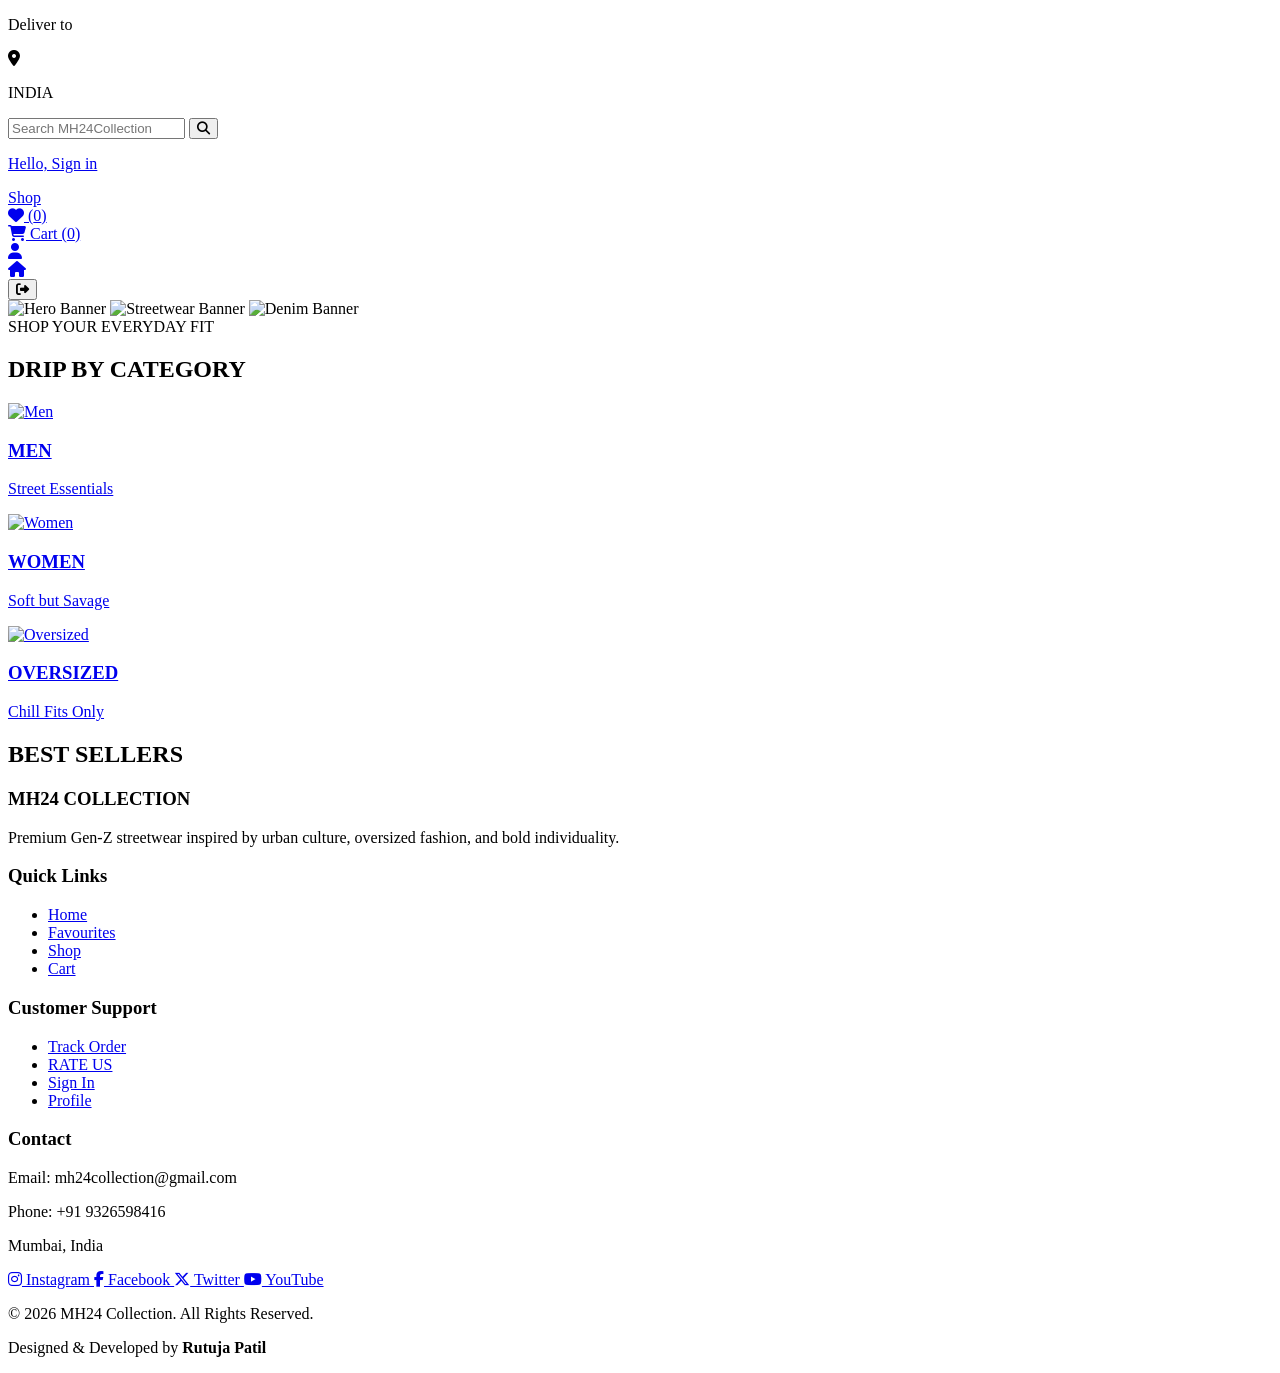
==== commit cdae993a: "Fixed Django static structure" ====
--- a/frontend/index.html
+++ b/frontend/index.html
@@ -8,7 +8,7 @@
 
   <title>MH24 Collection | Streetwear</title>
 
-  <link rel="stylesheet" href="css/style.css">
+  <link rel="stylesheet" href="/static/css/style.css">
 
   <link rel="stylesheet"
     href="https://cdnjs.cloudflare.com/ajax/libs/font-awesome/6.5.0/css/all.min.css">
@@ -157,15 +157,15 @@
 
       <div class="slider">
 
-        <img src="images/HERO.FINAL1.png"
+        <img src="/static/images/HERO.FINAL1.png"
           class="slide active"
           alt="Hero Banner">
 
-        <img src="images/heroslide1.png"
+        <img src="/static/images/heroslide1.png"
           class="slide"
           alt="Streetwear Banner">
 
-        <img src="images/herodenim.png"
+        <img src="/static/images/herodenim.png"
           class="slide"
           alt="Denim Banner">
 
@@ -189,7 +189,7 @@
         <!-- MEN -->
         <a href="men.html?category=Men" class="category-card">
 
-          <img src="images/men.png" alt="Men">
+          <img src="/static/images/men.png" alt="Men">
 
           <div class="overlay">
 
@@ -203,7 +203,7 @@
         <!-- WOMEN -->
         <a href="women.html?category=Women" class="category-card">
 
-          <img src="images/women.png" alt="Women">
+          <img src="/static/images/women.png" alt="Women">
 
           <div class="overlay">
 
@@ -217,7 +217,7 @@
         <!-- OVERSIZED -->
         <a href="oversized.html?category=Oversized" class="category-card">
 
-          <img src="images/oversized.png" alt="Oversized">
+          <img src="/static/images/oversized.png" alt="Oversized">
 
           <div class="overlay">
 
@@ -274,7 +274,7 @@
       <ul>
         <li><a href="index.html">Home</a></li>
         <li><a href="favourites.html">Favourites</a></li>
-        <li><a href="shop.html">Shop</a></li>
+        <li><a href="products.html">Shop</a></li>
         <li><a href="cart.html">Cart</a></li>
       </ul>
     </div>
@@ -343,13 +343,13 @@
 
   <!-- ================= SCRIPTS ================= -->
 
-  <script src="js/products.js" defer></script>
-  <script src="js/cart.js" defer></script>
-  <script src="js/favourites.js" defer></script>
-  <script src="js/search.js" defer></script>
-  <script src="js/slider.js" defer></script>
-  <script src="js/auth.js" defer></script>
-  <script src="js/main.js" defer></script>
+  <script src="/static/js/products.js" defer></script>
+  <script src="/static/js/cart.js" defer></script>
+  <script src="/static/js/favourites.js" defer></script>
+  <script src="/static/js/search.js" defer></script>
+  <script src="/static/js/slider.js" defer></script>
+  <script src="/static/js/auth.js" defer></script>
+  <script src="/static/js/main.js" defer></script>
 
 </body>
 
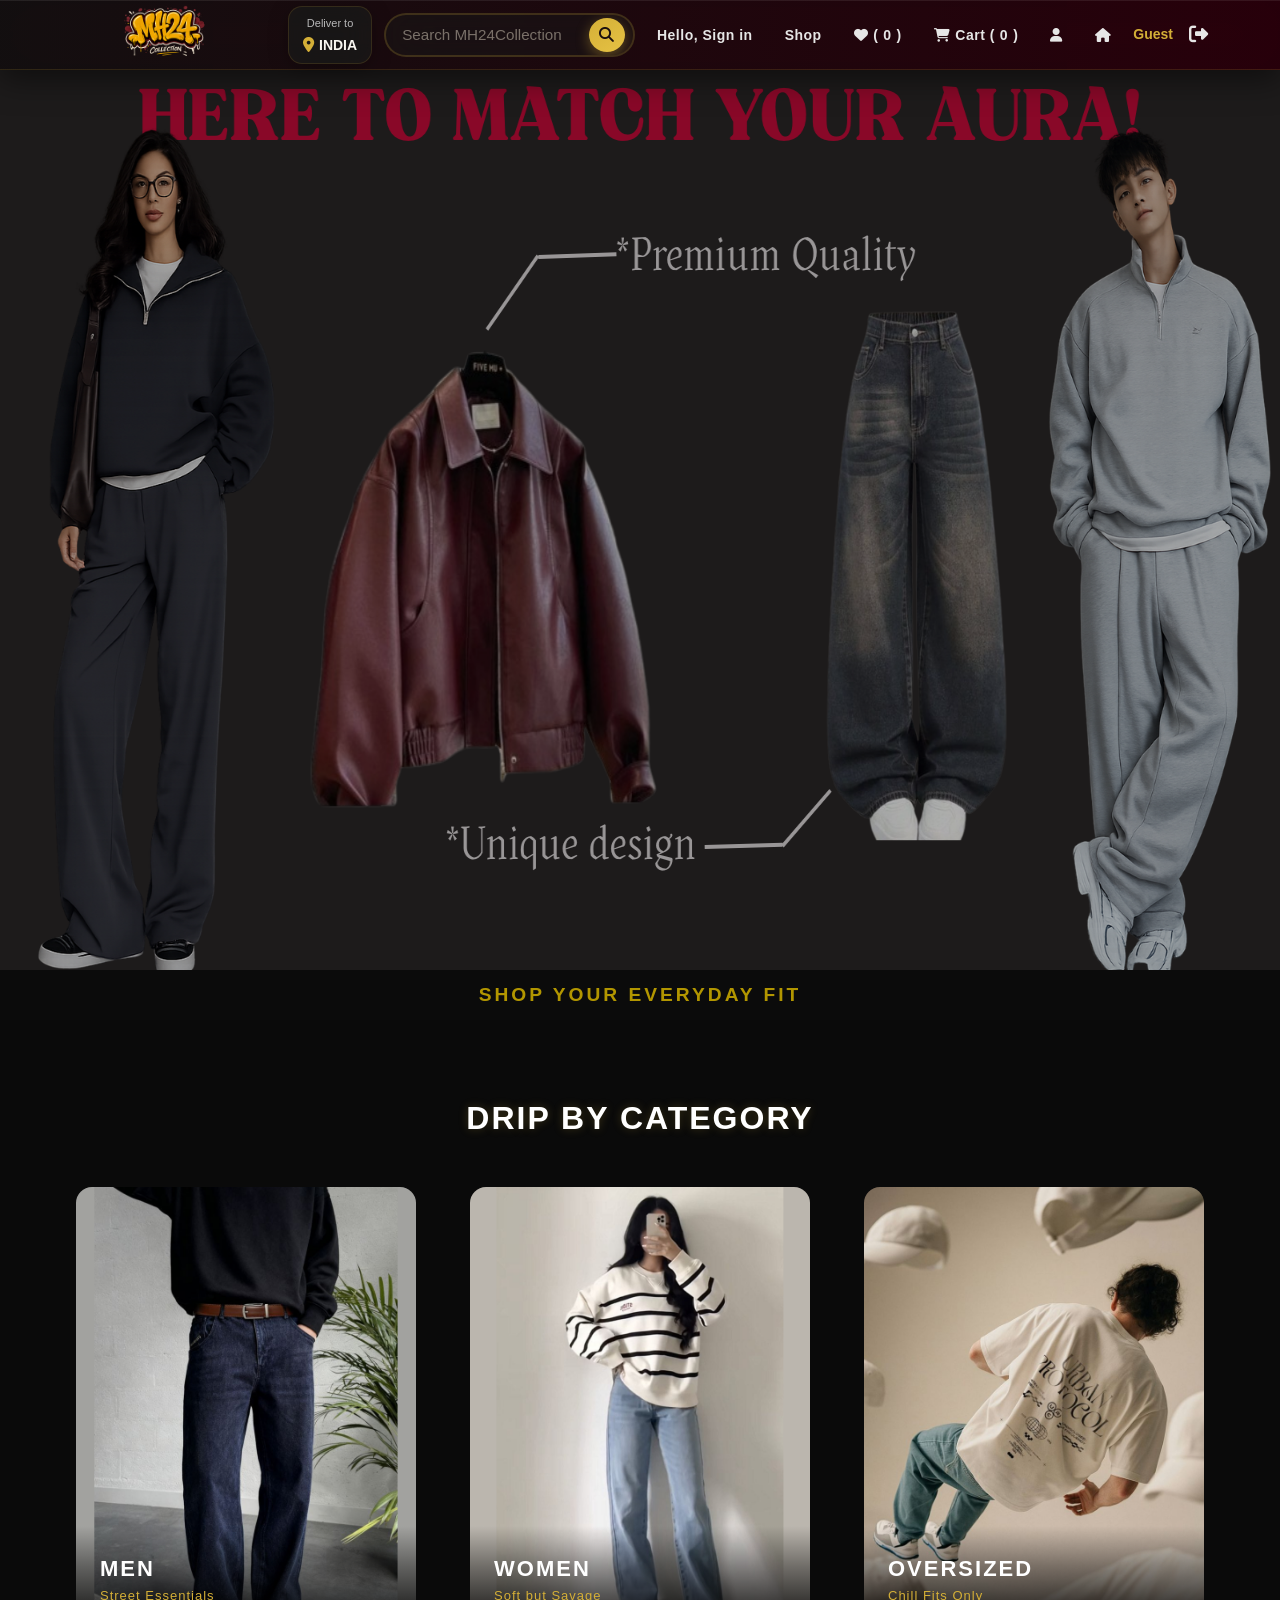
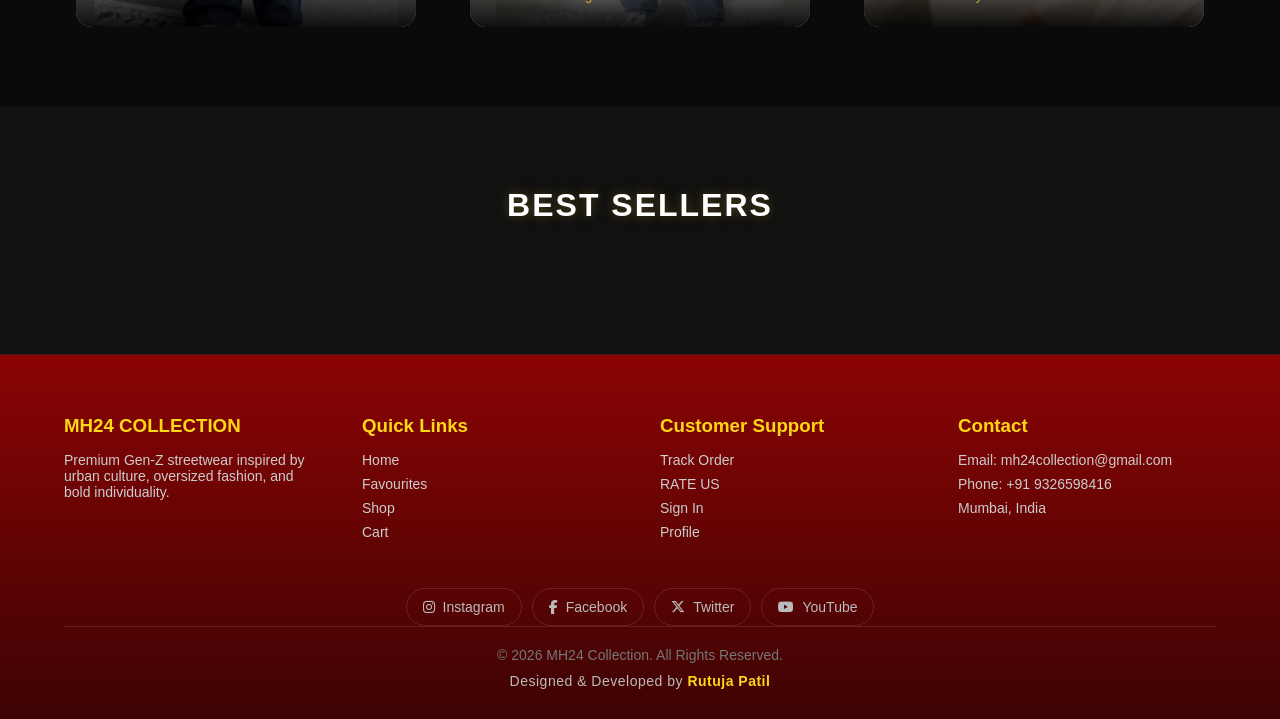
==== commit e4a28b97: "Fixed homepage slider issue" ====
--- a/frontend/index.html
+++ b/frontend/index.html
@@ -7,13 +7,15 @@
   <meta name="viewport" content="width=device-width, initial-scale=1.0">
 
   <title>MH24 Collection | Streetwear</title>
-
-  <link rel="stylesheet" href="/static/css/style.css">
-
+     <!-- KEEP THIS -->
+  <link rel="stylesheet" href="static/css/style.css">
+
+  <!-- Font Awesome -->
   <link rel="stylesheet"
-    href="https://cdnjs.cloudflare.com/ajax/libs/font-awesome/6.5.0/css/all.min.css">
-
+        href="https://cdnjs.cloudflare.com/ajax/libs/font-awesome/6.5.0/css/all.min.css">
 </head>
+
+
 
 <body>
 
@@ -25,7 +27,7 @@
 
       <!-- LOGO -->
       <div class="nav-logo">
-        <a href="index.html" class="logo-link">
+        <a href="/index.html" class="logo-link">
           <div class="logo"></div>
         </a>
       </div>
@@ -157,15 +159,15 @@
 
       <div class="slider">
 
-        <img src="/static/images/HERO.FINAL1.png"
+        <img src="static/images/HERO.FINAL1.png"
           class="slide active"
           alt="Hero Banner">
 
-        <img src="/static/images/heroslide1.png"
+        <img src="static/images/heroslide1.png"
           class="slide"
           alt="Streetwear Banner">
 
-        <img src="/static/images/herodenim.png"
+        <img src="static/images/herodenim.png"
           class="slide"
           alt="Denim Banner">
 
@@ -189,7 +191,7 @@
         <!-- MEN -->
         <a href="men.html?category=Men" class="category-card">
 
-          <img src="/static/images/men.png" alt="Men">
+          <img src="static/images/men.png" alt="Men">
 
           <div class="overlay">
 
@@ -203,7 +205,7 @@
         <!-- WOMEN -->
         <a href="women.html?category=Women" class="category-card">
 
-          <img src="/static/images/women.png" alt="Women">
+          <img src="static/images/women.png" alt="Women">
 
           <div class="overlay">
 
@@ -217,7 +219,7 @@
         <!-- OVERSIZED -->
         <a href="oversized.html?category=Oversized" class="category-card">
 
-          <img src="/static/images/oversized.png" alt="Oversized">
+          <img src="static/images/oversized.png" alt="Oversized">
 
           <div class="overlay">
 
@@ -284,7 +286,7 @@
       <h3>Customer Support</h3>
 
       <ul>
-        <li><a href="track-order.html">Track Order</a></li>
+        <li><a href="track-orders.html">Track Order</a></li>
         <li><a href="add_review.html">RATE US</a></li>
         <li><a href="signin.html">Sign In</a></li>
         <li><a href="profile.html">Profile</a></li>
@@ -334,23 +336,15 @@
           Designed & Developed by <strong>Rutuja Patil</strong>
        </p>
   </div>
-      
-
-
-   
+
 </footer>
-
-
-  <!-- ================= SCRIPTS ================= -->
-
-  <script src="/static/js/products.js" defer></script>
-  <script src="/static/js/cart.js" defer></script>
-  <script src="/static/js/favourites.js" defer></script>
-  <script src="/static/js/search.js" defer></script>
-  <script src="/static/js/slider.js" defer></script>
-  <script src="/static/js/auth.js" defer></script>
-  <script src="/static/js/main.js" defer></script>
-
+    
+    <script src="static/js/main.js" defer></script>
+    <script src="static/js/auth.js" defer></script>
+    <script src="static/js/cart.js" defer></script>
+    <script src="static/js/favourites.js" defer></script>
+    <script src="static/js/products.js" defer></script>
+    <script src="static/js/slider.js" defer></script>
+    
 </body>
-
 </html>
--- a/frontend/static/css/style.css
+++ b/frontend/static/css/style.css
@@ -0,0 +1,2205 @@
+:root {
+  --primary: #800020;
+  --gold: #D4AF37;
+  --black: #111;
+  --white: #fff;
+}
+
+* {
+  margin: 0;
+  padding: 0;
+  box-sizing: border-box;
+}
+
+html {
+  scroll-behavior: smooth;
+}
+
+body {
+  font-family: 'Segoe UI', Tahoma, Geneva, Verdana, sans-serif;
+  background: linear-gradient(180deg, #5b0f1c 0%, #120408 100%);
+  color: #ffffff;
+  min-height: 100vh;
+}
+
+.container {
+  width: 100%;
+  max-width: 1400px;
+  margin: auto;
+  padding: 0 5%;
+}
+
+.index-page {
+  background: linear-gradient(180deg, #800020 0%, #3b0008 100%);
+}
+
+body.with-footer {
+  background: linear-gradient(to top, #000000, #800020);
+}
+
+img {
+  max-width: 100%;
+  display: block;
+}
+
+a {
+  text-decoration: none;
+  color: inherit;
+}
+
+/* Global button reset — ONLY cursor and border */
+button {
+  cursor: pointer;
+  border: none;
+}
+
+/* =========================================
+   NAVBAR
+========================================= */
+
+.navbar {
+  width: 100%;
+  height: 70px;
+  display: flex;
+  align-items: center;
+  justify-content: space-between;
+  gap: 12px;
+  padding: 0 5%;
+  position: sticky;
+  top: 0;
+  z-index: 1000;
+  background: linear-gradient(to right, rgba(15,15,15,0.96), rgba(35,0,10,0.95));
+  backdrop-filter: blur(25px) saturate(180%);
+  -webkit-backdrop-filter: blur(25px) saturate(180%);
+  border-bottom: 1px solid rgba(212,175,55,0.15);
+  box-shadow: 0 8px 32px rgba(0,0,0,0.5), inset 0 1px 0 rgba(255,255,255,0.08);
+}
+
+/* All direct children of navbar flex nicely */
+.navbar > div {
+  display: flex;
+  align-items: center;
+  gap: 8px;
+  flex-shrink: 0;
+}
+
+/* Navbar links — underline animation */
+.navbar a {
+  text-decoration: none;
+  color: #e6e6e6;
+  font-weight: 600;
+  font-size: 14px;
+  letter-spacing: 0.5px;
+  position: relative;
+  padding: 6px 10px;
+  border-radius: 12px;
+  transition: all 0.3s ease;
+  white-space: nowrap;
+}
+
+.navbar a::after {
+  content: '';
+  position: absolute;
+  bottom: 0;
+  left: 50%;
+  width: 0;
+  height: 2px;
+  background: linear-gradient(90deg, #D4AF37, #E6C244);
+  transform: translateX(-50%);
+  transition: all 0.3s ease;
+  border-radius: 1px;
+}
+
+.navbar a:hover::after {
+  width: 80%;
+}
+
+/* Logo link — no underline effect */
+.nav-logo a::after,
+.nav-logo a:hover::after {
+  display: none;
+}
+
+/* ---- LOGO ---- */
+.nav-logo {
+  display: flex;
+  align-items: center;
+  flex-shrink: 0;
+}
+
+.logo-link {
+  display: flex;
+  align-items: center;
+  justify-content: center;
+  text-decoration: none !important;
+}
+
+.logo {
+  width: 180px;
+  height: 110px;
+  min-width: 180px;
+  background-image: url("../images/logomain.png");
+  background-size: contain;
+  background-repeat: no-repeat;
+  background-position: center;
+  display: block;
+}
+
+/* ---- ADDRESS ---- */
+.nav-address {
+  display: flex;
+  flex-direction: column;
+  justify-content: center;
+  padding: 10px 14px;
+  border-radius: 14px;
+  background: rgba(26,26,26,0.7);
+  backdrop-filter: blur(15px);
+  border: 1px solid rgba(212,175,55,0.15);
+  position: relative;
+  overflow: hidden;
+  transition: all 0.4s cubic-bezier(0.25,0.46,0.45,0.94);
+  box-shadow: 0 4px 20px rgba(0,0,0,0.3);
+  flex-shrink: 0;
+}
+
+.nav-address::before {
+  content: '';
+  position: absolute;
+  top: 0;
+  left: -100%;
+  width: 100%;
+  height: 100%;
+  background: linear-gradient(90deg, transparent, rgba(212,175,55,0.1), transparent);
+  transition: left 0.6s;
+}
+
+.nav-address:hover::before {
+  left: 100%;
+}
+
+.add-first {
+  font-size: 11px;
+  color: #b8b8b8;
+  font-weight: 500;
+}
+
+.add-icon {
+  display: flex;
+  align-items: center;
+  gap: 5px;
+}
+
+.add-icon i {
+  color: #D4AF37;
+  font-size: 15px;
+}
+
+.add-second {
+  font-size: 14px;
+  font-weight: 700;
+  color: #f8f6f0;
+}
+
+.nav-address:hover {
+  border: 1px solid #D4AF37;
+  background: rgba(212,175,55,0.12);
+  transform: translateY(-3px) scale(1.02);
+  box-shadow: 0 12px 35px rgba(212,175,55,0.25);
+}
+
+/* ---- SEARCH ---- */
+.nav-search {
+  flex: 1;
+  min-width: 0;
+  max-width: 500px;
+  display: flex;
+  align-items: center;
+  background: rgba(28,28,28,0.4);
+  backdrop-filter: blur(20px);
+  border: 2px solid rgba(212,175,55,0.2);
+  border-radius: 50px;
+  padding: 6px 8px 6px 16px;
+  height: 44px;
+  position: relative;
+  overflow: hidden;
+  transition: all 0.3s ease;
+}
+
+.nav-search::before {
+  content: '';
+  position: absolute;
+  top: 0;
+  left: -100%;
+  width: 100%;
+  height: 100%;
+  background: linear-gradient(90deg, transparent, rgba(255,255,255,0.1), transparent);
+  transition: left 0.7s;
+  pointer-events: none;
+}
+
+.nav-search:hover::before,
+.nav-search:focus-within::before {
+  left: 100%;
+}
+
+.nav-search:hover {
+  border-color: rgba(212,175,55,0.5);
+}
+
+.nav-search:focus-within {
+  border: 2px solid #D4AF37;
+  box-shadow: 0 0 20px rgba(212,175,55,0.3);
+}
+
+.search-input {
+  background: transparent;
+  border: none;
+  outline: none;
+  color: #f0e6d2;
+  flex: 1;
+  width: 100%;
+  font-size: 0.95rem;
+  padding: 0;
+  font-weight: 500;
+}
+
+.search-input::placeholder {
+  color: rgba(240,230,210,0.45);
+}
+
+/* SEARCH BUTTON — gold circle */
+.search-icon {
+  background: linear-gradient(145deg, #D4AF37, #E6C244);
+  border: none;
+  height: 34px;
+  width: 36px;
+  min-width: 36px;
+  border-radius: 50%;
+  display: flex;
+  align-items: center;
+  justify-content: center;
+  cursor: pointer;
+  font-size: 0.95rem;
+  color: #1a0f0f;
+  flex-shrink: 0;
+  transition: all 0.25s ease;
+  box-shadow: 0 4px 14px rgba(212,175,55,0.4);
+}
+
+.search-icon:hover {
+  background: linear-gradient(145deg, #E6C244, #D4AF37);
+  transform: scale(1.08);
+  box-shadow: 0 6px 20px rgba(212,175,55,0.55);
+}
+
+/* ---- NAV ICON ITEMS (cart, favourites, etc.) ---- */
+.nav-signin,
+.nav-favourites,
+.nav-cart,
+.nav-profile,
+.top-btn {
+  display: flex;
+  align-items: center;
+  flex-shrink: 0;
+}
+
+.nav-signin a,
+.nav-favourites a,
+.nav-cart a,
+.nav-profile a,
+.top-btn a {
+  color: #e6e6e6;
+  font-size: 14px;
+  font-weight: 600;
+  display: flex;
+  align-items: center;
+  gap: 5px;
+  padding: 6px 10px;
+  border-radius: 8px;
+  transition: all 0.25s ease;
+  white-space: nowrap;
+}
+
+.nav-signin a:hover,
+.nav-favourites a:hover,
+.nav-cart a:hover,
+.nav-profile a:hover,
+.top-btn a:hover {
+  color: #D4AF37;
+  transform: translateY(-1px);
+}
+
+.border {
+  position: relative;
+  transition: all 0.25s ease;
+}
+
+.border:hover {
+  border: 1px solid rgba(212,175,55,0.5);
+  border-radius: 8px;
+  box-shadow: 0 0 8px rgba(255,216,20,0.2);
+}
+
+/* ---- LOGOUT — THE FIX FOR THE YELLOW BOX ---- */
+.nav-logout {
+  display: flex;
+  align-items: center;
+  gap: 8px;
+  flex-shrink: 0;
+}
+
+/* Username span — styled text, no box */
+.nav-logout #username {
+  color: #D4AF37;
+  font-weight: 600;
+  font-size: 14px;
+  background: none;
+  border: none;
+  padding: 0;
+}
+
+/* Logout button — transparent, icon only */
+.nav-logout button {
+  background: none !important;
+  border: none !important;
+  box-shadow: none !important;
+  padding: 6px 8px;
+  color: #e6e6e6;
+  font-size: 1.2rem;
+  border-radius: 8px;
+  cursor: pointer;
+  transition: color 0.25s ease, transform 0.25s ease;
+  display: flex;
+  align-items: center;
+  justify-content: center;
+}
+
+.nav-logout button:hover {
+  background: none !important;
+  color: #D4AF37 !important;
+  transform: scale(1.15);
+}
+
+/* Cart counter badge */
+.cart-count {
+  display: inline-flex;
+  align-items: center;
+  justify-content: center;
+  background: linear-gradient(135deg, #D4AF37, #E6C244);
+  color: #1a0f0f;
+  width: 20px;
+  height: 20px;
+  border-radius: 50%;
+  font-size: 0.7rem;
+  font-weight: 900;
+}
+
+/* ---- MOBILE BOTTOM BAR ---- */
+.mobile-menubar {
+  display: none;
+  position: fixed;
+  left: 0;
+  right: 0;
+  bottom: 0;
+  height: 58px;
+  background: #140000;
+  border-top: 1px solid rgba(255,255,255,0.08);
+  padding-bottom: env(safe-area-inset-bottom);
+  align-items: center;
+  justify-content: space-around;
+  z-index: 1200;
+}
+
+.mobile-menubar a {
+  color: #fff;
+  text-decoration: none;
+  font-size: 18px;
+  width: 52px;
+  height: 52px;
+  display: inline-flex;
+  align-items: center;
+  justify-content: center;
+  position: relative;
+  transition: color 0.2s, transform 0.2s;
+}
+
+.mobile-menubar a:hover {
+  color: #D4AF37;
+  transform: translateY(-2px);
+}
+
+.mobile-menubar .mm-badge {
+  position: absolute;
+  top: 6px;
+  right: 8px;
+  background: #ff3b30;
+  color: #fff;
+  font-size: 10px;
+  padding: 2px 5px;
+  border-radius: 10px;
+  line-height: 1;
+}
+
+/* =========================================
+   HERO SECTION
+========================================= */
+
+.hero-section {
+  position: relative;
+  width: 100%;
+  overflow: hidden;
+  background: linear-gradient(to bottom, #1a0000, #3d0000, #000);
+}
+
+.slider {
+  width: 100%;
+  position: relative;
+}
+
+.slide {
+  display: none;
+  width: 100%;
+  height: 100vh;
+  background: transparent;
+  margin: 0;
+}
+
+.slide img {
+  width: 100%;
+  height: 100%;
+  object-fit: cover;
+  object-position: center;
+}
+
+.slide.active {
+  display: block;
+}
+
+.hero-section::after {
+  content: "";
+  position: absolute;
+  inset: 0;
+  background: rgba(0,0,0,0.3);
+  z-index: 1;
+  pointer-events: none;
+}
+
+.hero-msg {
+  width: 100%;
+  text-align: center;
+  background: rgba(17,17,17,0.95);
+  color: #ffd700;
+  padding: 14px 20px;
+  font-size: 1.2rem;
+  font-weight: 700;
+  letter-spacing: 3px;
+  margin: 0;
+}
+
+/* =========================================
+   CATEGORY HERO (men.html, women.html etc.)
+========================================= */
+
+.category-hero {
+  padding: 50px 5%;
+  background: linear-gradient(135deg, #800020 0%, #3b0008 60%, #000 100%);
+  border-bottom: 1px solid rgba(212,175,55,0.15);
+}
+
+.category-hero h1 {
+  font-size: 40px;
+  font-weight: 800;
+  letter-spacing: 4px;
+  color: #fff;
+  margin-bottom: 10px;
+  text-align: center;
+  text-shadow: 0 0 20px rgba(212,175,55,0.2);
+}
+
+.category-hero p {
+  color: #D4AF37;
+  font-size: 16px;
+  letter-spacing: 1.5px;
+  text-align: center;
+  font-weight: 500;
+}
+
+/* =========================================
+   CATEGORIES SECTION
+========================================= */
+
+.categories {
+  padding: 80px 5%;
+  background: #0a0a0a;
+  text-align: center;
+}
+
+.categories h2 {
+  font-size: 32px;
+  margin-bottom: 50px;
+  letter-spacing: 2px;
+  text-shadow: 0 0 10px rgba(212,175,55,0.25);
+}
+
+.category-container {
+  display: grid;
+  grid-template-columns: repeat(auto-fit, minmax(280px, 1fr));
+  gap: 30px;
+  justify-items: center;
+}
+
+/* CATEGORY CARD */
+.category-card {
+  position: relative;
+  width: 100%;
+  max-width: 340px;
+  height: 440px;
+  overflow: hidden;
+  border-radius: 16px;
+  background: #111;
+  display: block;
+  transition: transform 0.35s ease, box-shadow 0.35s ease;
+}
+
+.category-card:hover {
+  transform: translateY(-8px);
+  box-shadow: 0 24px 48px rgba(0,0,0,0.6);
+}
+
+.category-card img {
+  width: 100%;
+  height: 100%;
+  object-fit: cover;
+  object-position: center top;
+  display: block;
+  transition: transform 0.5s ease;
+}
+
+.category-card:hover img {
+  transform: scale(1.06);
+}
+
+.overlay {
+  position: absolute;
+  bottom: 0;
+  left: 0;
+  right: 0;
+  padding: 30px 24px 24px;
+  background: linear-gradient(to top, rgba(0,0,0,0.92) 0%, rgba(0,0,0,0.4) 60%, transparent 100%);
+  text-align: left;
+}
+
+.overlay h3 {
+  font-size: 22px;
+  font-weight: 800;
+  letter-spacing: 2px;
+  margin-bottom: 6px;
+  color: #fff;
+}
+
+.overlay p {
+  color: #D4AF37;
+  font-size: 13px;
+  letter-spacing: 1px;
+  font-weight: 500;
+}
+
+/* =========================================
+   FEATURED / PRODUCTS SECTION
+========================================= */
+
+.featured {
+  padding: 80px 5%;
+  background: #111;
+}
+
+.section-title {
+  text-align: center;
+  font-size: 32px;
+  margin-bottom: 50px;
+  letter-spacing: 2px;
+  text-shadow: 0 0 10px rgba(212,175,55,0.25), 0 0 25px rgba(212,175,55,0.15);
+}
+
+.product-container {
+  display: grid;
+  grid-template-columns: repeat(auto-fill, minmax(240px, 1fr));
+  gap: 28px;
+  justify-items: center;
+  width: 100%;
+}
+
+.products {
+  padding: 40px 5%;
+}
+
+.product-grid {
+  display: grid;
+  grid-template-columns: repeat(auto-fill, minmax(220px, 1fr));
+  gap: 24px;
+  justify-items: center;
+}
+
+/* =========================================
+   PRODUCT CARD — uniform across all pages
+========================================= */
+
+.product-card {
+  width: 100%;
+  max-width: 300px;
+  background: #0d0d0d;
+  border-radius: 18px;
+  overflow: hidden;
+  padding: 16px;
+  margin: auto;
+  display: flex;
+  flex-direction: column;
+  gap: 0;
+  transition: transform 0.3s ease, box-shadow 0.3s ease;
+  position: relative;
+  box-shadow: 0 8px 24px rgba(0,0,0,0.45);
+}
+
+.product-card:hover {
+  transform: translateY(-8px);
+  box-shadow: 0 18px 35px rgba(0,0,0,0.65), 0 0 14px rgba(255,216,20,0.15);
+}
+
+/* Product image — fixed height on every page */
+.product-card img {
+  width: 100%;
+  height: 260px;
+  object-fit: cover;
+  border-radius: 12px;
+  display: block;
+  flex-shrink: 0;
+  transition: transform 0.3s ease;
+}
+
+.product-card:hover img {
+  transform: scale(1.03);
+}
+
+.product-card h3 {
+  margin-top: 14px;
+  font-size: 16px;
+  font-weight: 700;
+  color: #f2f2f2;
+  line-height: 1.35;
+  text-align: center;
+  min-height: 44px;
+  display: flex;
+  align-items: center;
+  justify-content: center;
+}
+
+.product-card p {
+  margin-top: 8px;
+  color: #ffd814;
+  font-size: 17px;
+  font-weight: 700;
+  text-align: center;
+  margin-bottom: 14px;
+}
+
+.product-actions {
+  display: flex;
+  flex-direction: column;
+  gap: 8px;
+  margin-top: auto;
+}
+
+/* ADD TO CART button inside product-actions */
+.product-actions .add-btn,
+.product-actions button.add-btn {
+  width: 100%;
+  padding: 10px;
+  background: linear-gradient(45deg, #ffd814, #ffcc00) !important;
+  color: #000 !important;
+  border: none !important;
+  border-radius: 8px;
+  font-weight: 700;
+  font-size: 13px;
+  cursor: pointer;
+  transition: all 0.3s ease;
+  text-transform: uppercase;
+  letter-spacing: 0.5px;
+  box-shadow: none !important;
+}
+
+.product-actions .add-btn:hover,
+.product-actions button.add-btn:hover {
+  background: linear-gradient(45deg, #800020, #a00028) !important;
+  color: #fff !important;
+  transform: translateY(-2px);
+  box-shadow: 0 6px 16px rgba(128,0,32,0.4) !important;
+}
+
+/* Favourite button inside product-actions */
+.product-actions .fav-btn,
+.product-actions button.fav-btn {
+  width: 100%;
+  padding: 8px;
+  background: rgba(255,255,255,0.07) !important;
+  color: #fff !important;
+  border: 1px solid rgba(255,255,255,0.2) !important;
+  border-radius: 8px;
+  font-size: 13px;
+  cursor: pointer;
+  transition: all 0.25s ease;
+  display: flex;
+  align-items: center;
+  justify-content: center;
+  gap: 6px;
+}
+
+.product-actions .fav-btn:hover,
+.product-actions button.fav-btn:hover {
+  background: rgba(255,255,255,0.14) !important;
+  border-color: rgba(255,255,255,0.4) !important;
+  color: #fff !important;
+  transform: translateY(-1px);
+}
+
+/* Heart icon floating on card */
+.fav-icon {
+  position: absolute;
+  top: 12px;
+  right: 12px;
+  color: white;
+  background: rgba(0,0,0,0.65);
+  padding: 9px;
+  border-radius: 50%;
+  cursor: pointer;
+  transition: 0.3s ease;
+  z-index: 10;
+  font-size: 15px;
+  line-height: 1;
+}
+
+.fav-icon:hover {
+  color: #D4AF37;
+  transform: scale(1.2);
+  background: rgba(0,0,0,0.9);
+}
+
+/* Standalone add-to-cart button (product detail page) */
+.product-cart-btn {
+  display: block;
+  width: 80%;
+  margin: 15px auto 0;
+  padding: 12px;
+  border-radius: 8px;
+  background: linear-gradient(45deg, #ffd814, #ffcc00);
+  color: black;
+  font-weight: bold;
+  text-align: center;
+  transition: 0.3s;
+  cursor: pointer;
+}
+
+.product-cart-btn:hover {
+  background: linear-gradient(45deg, #800020, #a00028);
+  color: white;
+  transform: translateY(-3px);
+  box-shadow: 0 10px 20px rgba(128,0,32,0.4);
+}
+
+.product-card.animate {
+  animation: fadeUp 0.6s ease forwards;
+}
+
+@keyframes fadeUp {
+  from { opacity: 0; transform: translateY(20px); }
+  to   { opacity: 1; transform: translateY(0); }
+}
+
+/* =========================================
+   EMPTY STATES / SHOP BTN
+========================================= */
+
+.empty-cart-box {
+  text-align: center;
+  margin-top: 100px;
+  padding: 40px;
+}
+
+.empty-cart-box h2 {
+  font-size: 32px;
+  margin-bottom: 25px;
+  font-weight: 600;
+}
+
+.shop-btn {
+  padding: 14px 40px;
+  background: black;
+  color: white;
+  border: none;
+  font-size: 16px;
+  font-weight: 500;
+  border-radius: 6px;
+  cursor: pointer;
+  transition: all 0.3s ease;
+}
+
+.shop-btn:hover {
+  background: #571313;
+  color: white;
+  transform: translateY(-3px);
+}
+
+/* =========================================
+   FOOTER
+========================================= */
+
+.footer {
+  background: linear-gradient(180deg, #8b0404 0%, #3d0303 100%);
+  padding: 60px 5% 30px;
+  border-top: 1px solid rgba(255,255,255,0.08);
+}
+
+.footer > p,
+.footer .footer-container > p {
+  text-align: center;
+  color: #bbb;
+  font-weight: 300;
+}
+
+.footer-social-links {
+  display: flex;
+  justify-content: center;
+  flex-wrap: wrap;
+  gap: 10px;
+  margin-top: 22px;
+}
+
+.footer-social-links a {
+  color: #bbb;
+  border: 1px solid rgba(255,255,255,0.12);
+  padding: 10px 16px;
+  border-radius: 999px;
+  font-size: 14px;
+  display: inline-flex;
+  align-items: center;
+  gap: 8px;
+  transition: all 0.25s ease;
+}
+
+.footer-social-links a:hover {
+  color: #ffd814;
+  border-color: #ffd814;
+  background: rgba(255,216,20,0.08);
+  transform: translateY(-1px);
+}
+
+.developer-credit{
+  margin-top:10px;
+  color:#bbb;
+  font-size:14px;
+  letter-spacing:0.5px;
+}
+
+.developer-credit strong{
+  color:#ffd814;
+}
+
+  .footer-copyright {
+  margin-top: 24px;
+  text-align: center;
+}
+
+.footer-copyright p {
+  color: #999;
+  font-weight: 300;
+  font-size: 13px;
+  margin: 0;
+}
+
+.footer-container {
+  display: grid;
+  grid-template-columns: repeat(auto-fit, minmax(220px, 1fr));
+  gap: 40px;
+  margin-bottom: 40px;
+}
+
+.footer-section h3 {
+  margin-bottom: 15px;
+  color: #ffd814;
+}
+
+.footer-section p,
+.footer-section li {
+  color: #ccc;
+  font-size: 14px;
+  margin-bottom: 8px;
+}
+
+.footer-section ul {
+  list-style: none;
+}
+
+.footer-section a:hover {
+  color: #ffd814;
+}
+
+.social-icons i {
+  margin-right: 12px;
+  font-size: 18px;
+  cursor: pointer;
+  transition: 0.3s;
+}
+
+.social-icons i:hover {
+  color: #ffd814;
+}
+
+.footer-bottom {
+  text-align: center;
+  padding-top: 20px;
+  border-top: 1px solid rgba(255,255,255,0.1);
+  font-size: 14px;
+  color: #777;
+}
+
+/* =========================================
+   PRODUCT DETAIL PAGE
+========================================= */
+
+.product-detail-page {
+  display: flex;
+  justify-content: center;
+  align-items: flex-start;
+  gap: 60px;
+  padding: 60px 5%;
+  background: #0a0a0a;
+  color: white;
+  min-height: 100vh;
+}
+
+.detail-left {
+  flex: 1;
+  display: flex;
+  justify-content: center;
+  max-width: 480px;
+}
+
+.detail-left img {
+  width: 100%;
+  border-radius: 16px;
+  background: #111;
+  padding: 20px;
+  transition: 0.4s ease;
+  box-shadow: 0 0 25px rgba(0,0,0,0.6);
+}
+
+.detail-left img:hover {
+  transform: scale(1.03);
+  box-shadow: 0 0 35px rgba(255,216,20,0.2);
+}
+
+.detail-right {
+  flex: 1;
+  max-width: 480px;
+}
+
+.detail-right h2 {
+  font-size: 30px;
+  margin-bottom: 8px;
+  letter-spacing: 1px;
+  color: #f8f6f0;
+}
+
+.detail-right h3 {
+  margin: 8px 0;
+  color: #ccc;
+}
+
+.detail-right p {
+  color: #ccc;
+}
+
+.price {
+  font-size: 26px;
+  color: #ffd814;
+  margin-bottom: 20px;
+  font-weight: bold;
+}
+
+.product-description {
+  color: #aaa;
+  line-height: 1.7;
+  margin-bottom: 20px;
+}
+
+.product-features {
+  margin-bottom: 25px;
+  padding-left: 18px;
+}
+
+.product-features li {
+  margin-bottom: 8px;
+  color: #ddd;
+  font-size: 14px;
+}
+
+.size-section {
+  margin-bottom: 25px;
+}
+
+.size-section p {
+  margin-bottom: 10px;
+  font-weight: bold;
+  color: #f0e6d2;
+}
+
+.sizes {
+  display: flex;
+  gap: 10px;
+  flex-wrap: wrap;
+}
+
+.sizes span {
+  border: 1px solid #333;
+  padding: 10px 16px;
+  border-radius: 8px;
+  cursor: pointer;
+  transition: 0.3s;
+  font-size: 14px;
+}
+
+.sizes span:hover,
+.sizes span.selected {
+  border: 1px solid #ffd814;
+  background: rgba(255,216,20,0.1);
+}
+
+.qty-section,
+.qty-box {
+  display: flex;
+  align-items: center;
+  gap: 12px;
+  margin-top: 20px;
+  margin-bottom: 20px;
+}
+
+.changeQtyDetail button {
+  padding: 6px 14px;
+  font-size: 18px;
+  background: #222;
+  color: white;
+  border: 1px solid #444;
+  border-radius: 6px;
+  cursor: pointer;
+  transition: 0.2s;
+}
+
+.changeQtyDetail button:hover {
+  background: #333;
+  color: white;
+}
+
+/* Full-width add to cart on detail page */
+.add-btn {
+  width: 100%;
+  padding: 16px;
+  background: linear-gradient(45deg, #ffd814, #ffcc00);
+  border-radius: 10px;
+  font-size: 16px;
+  font-weight: bold;
+  transition: 0.3s;
+  color: #000;
+  cursor: pointer;
+  border: none;
+}
+
+.add-btn:hover {
+  background: linear-gradient(45deg, #800020, #a00028);
+  color: white;
+  transform: translateY(-3px);
+  box-shadow: 0 10px 25px rgba(128,0,32,0.4);
+}
+
+/* Standalone fav button on detail page */
+.fav-btn {
+  margin-top: 12px;
+  background: none;
+  border: 1px solid #444;
+  padding: 12px;
+  width: 100%;
+  color: white;
+  cursor: pointer;
+  border-radius: 8px;
+  transition: 0.3s;
+  font-size: 14px;
+  display: flex;
+  align-items: center;
+  justify-content: center;
+  gap: 8px;
+}
+
+.fav-btn:hover {
+  border-color: #D4AF37;
+  color: #D4AF37;
+}
+
+.extra-info {
+  margin-top: 25px;
+  color: #777;
+  font-size: 13px;
+  line-height: 1.7;
+}
+
+/* =========================================
+   CART PAGE
+========================================= */
+
+.cart-hero {
+  height: 30vh;
+  background: linear-gradient(to bottom, #800020, #000);
+  display: flex;
+  align-items: center;
+  justify-content: center;
+  text-align: center;
+}
+
+.cart-hero h1 {
+  color: white;
+  font-size: 42px;
+  letter-spacing: 3px;
+}
+
+.cart-container {
+  width: 85%;
+  max-width: 1000px;
+  margin: 50px auto;
+}
+
+.cart-item {
+  display: flex;
+  justify-content: space-between;
+  align-items: center;
+  background: #111;
+  padding: 20px;
+  margin-bottom: 16px;
+  border-radius: 12px;
+  gap: 16px;
+}
+
+.cart-left {
+  display: flex;
+  align-items: center;
+  gap: 18px;
+}
+
+.cart-left img {
+  width: 80px;
+  height: 80px;
+  object-fit: cover;
+  border-radius: 8px;
+  flex-shrink: 0;
+}
+
+.cart-info h3 {
+  color: white;
+  margin-bottom: 5px;
+  font-size: 15px;
+}
+
+.cart-info p {
+  color: #ccc;
+  font-size: 14px;
+}
+
+.cart-right {
+  display: flex;
+  align-items: center;
+  gap: 8px;
+  flex-shrink: 0;
+}
+
+.cart-right button {
+  background: #8B0000;
+  color: white;
+  border: none;
+  padding: 6px 12px;
+  font-size: 15px;
+  cursor: pointer;
+  border-radius: 6px;
+  transition: background 0.2s;
+}
+
+.cart-right button:hover {
+  background: #cc0000;
+  color: white;
+}
+
+.cart-right button:last-child {
+  background: #2a2a2a;
+}
+
+.cart-right button:last-child:hover {
+  background: #444;
+  color: white;
+}
+
+.cart-container h2 {
+  color: white;
+  margin-top: 20px;
+}
+
+/* =========================================
+   FAVOURITES PAGE
+========================================= */
+
+.remove-btn {
+  display: block;
+  width: 70%;
+  margin: 15px auto 0;
+  padding: 10px 20px;
+  background: crimson;
+  cursor: pointer;
+  color: #fff;
+  font-weight: bold;
+  border-radius: 8px;
+  border: none;
+  transition: 0.3s;
+}
+
+.remove-btn:hover {
+  background: darkred;
+  color: white;
+  transform: translateY(-2px);
+}
+
+/* =========================================
+   AUTH / SIGNIN PAGE
+========================================= */
+
+.auth-page {
+  min-height: 100vh;
+  display: flex;
+  align-items: center;
+  justify-content: center;
+  background: linear-gradient(to bottom, #000000, #800020);
+  padding: 40px 20px;
+}
+
+.auth-container {
+  background: #111;
+  padding: 40px 35px;
+  width: 100%;
+  max-width: 400px;
+  border-radius: 14px;
+  text-align: center;
+  box-shadow: 0 0 30px rgba(0,0,0,0.6);
+  animation: floatBox 3s ease-in-out infinite alternate;
+}
+
+.auth-container:hover {
+  box-shadow: 0 0 35px rgba(128,0,32,0.6);
+}
+
+.auth-container h2 {
+  margin-bottom: 10px;
+  letter-spacing: 2px;
+  color: #ffd814;
+  font-size: 26px;
+}
+
+.auth-sub {
+  color: #aaa;
+  margin-bottom: 30px;
+  font-size: 14px;
+}
+
+.input-group {
+  display: flex;
+  align-items: center;
+  background: #1a1a1a;
+  margin-bottom: 15px;
+  padding: 12px;
+  border-radius: 8px;
+  border: 1px solid transparent;
+  transition: 0.3s;
+}
+
+.input-group:focus-within {
+  border-color: #800020;
+  box-shadow: 0 0 8px rgba(128,0,32,0.4);
+}
+
+.input-group i {
+  margin-right: 10px;
+  color: #ffd814;
+  font-size: 14px;
+}
+
+.input-group input {
+  background: transparent;
+  border: none;
+  outline: none;
+  color: white;
+  width: 100%;
+  font-size: 15px;
+}
+
+.input-box {
+  display: flex;
+  align-items: center;
+  background: #1e1e1e;
+  border: 1px solid #444;
+  padding: 12px;
+  border-radius: 6px;
+  margin-bottom: 15px;
+  transition: 0.3s;
+}
+
+.input-box i {
+  color: #f5c518;
+  margin-right: 10px;
+}
+
+.input-box input {
+  background: none;
+  border: none;
+  outline: none;
+  color: white;
+  width: 100%;
+  font-size: 15px;
+}
+
+.input-box:focus-within {
+  border-color: #f5c518;
+}
+
+.input-box input::placeholder {
+  color: #888;
+}
+
+.auth-btn {
+  width: 100%;
+  padding: 14px;
+  margin-top: 10px;
+  border-radius: 8px;
+  background: #ffd814;
+  color: black;
+  font-weight: bold;
+  font-size: 15px;
+  cursor: pointer;
+  border: none;
+  transition: 0.3s;
+}
+
+.auth-btn:hover {
+  background: #800020;
+  color: white;
+  transform: translateY(-2px);
+}
+
+.auth-switch {
+  margin-top: 20px;
+  font-size: 14px;
+  color: #ccc;
+}
+
+.auth-switch a {
+  color: #ffd814;
+  font-weight: bold;
+  text-decoration: none;
+}
+
+.auth-switch a:hover {
+  color: #D4AF37;
+}
+
+@keyframes floatBox {
+  from { transform: translateY(0); }
+  to   { transform: translateY(-6px); }
+}
+
+/* =========================================
+   SIGNUP PAGE
+========================================= */
+
+.signup-page {
+  min-height: 100vh;
+  display: flex;
+  align-items: center;
+  justify-content: center;
+  background: linear-gradient(to bottom, #000000, #800020);
+  padding: 40px 20px;
+}
+
+.signup-box {
+  background: #111;
+  padding: 40px 35px;
+  border-radius: 14px;
+  width: 100%;
+  max-width: 400px;
+  text-align: center;
+  box-shadow: 0 0 25px rgba(0,0,0,0.6);
+  transition: box-shadow 0.3s;
+}
+
+.signup-box:hover {
+  box-shadow: 0 0 35px rgba(128,0,32,0.6);
+}
+
+.signup-box h2 {
+  margin-bottom: 25px;
+  letter-spacing: 2px;
+  color: #ffd814;
+  font-size: 26px;
+}
+
+.signup-box input {
+  width: 100%;
+  padding: 12px;
+  margin-bottom: 15px;
+  border-radius: 6px;
+  border: 1px solid #333;
+  outline: none;
+  background: #1a1a1a;
+  color: white;
+  font-size: 15px;
+  transition: 0.3s;
+}
+
+.signup-box input:focus {
+  border-color: #800020;
+  box-shadow: 0 0 8px rgba(128,0,32,0.5);
+}
+
+.signup-btn {
+  width: 100%;
+  padding: 12px;
+  background: #ffd814;
+  color: black;
+  font-weight: bold;
+  border-radius: 6px;
+  margin-top: 10px;
+  border: none;
+  cursor: pointer;
+  transition: 0.3s;
+}
+
+.signup-btn:hover {
+  background: #800020;
+  color: white;
+  transform: translateY(-2px);
+}
+
+.login-link {
+  display: block;
+  margin-top: 18px;
+  font-size: 14px;
+  color: #ccc;
+  text-decoration: none;
+  transition: 0.3s;
+}
+
+.login-link:hover {
+  color: #ffd814;
+}
+
+/* =========================================
+   CHECKOUT PAGE
+========================================= */
+
+.checkout-container {
+  display: grid;
+  grid-template-columns: 2fr 1fr;
+  gap: 40px;
+  max-width: 1100px;
+  margin: 60px auto;
+  padding: 20px 5%;
+}
+
+.checkout-form {
+  padding: 35px;
+  background: rgba(255,255,255,0.06);
+  backdrop-filter: blur(18px);
+  -webkit-backdrop-filter: blur(18px);
+  border-radius: 14px;
+  border: 1px solid rgba(255,255,255,0.12);
+  box-shadow: 0 8px 32px rgba(0,0,0,0.45);
+  animation: floatCard 5s ease-in-out infinite;
+}
+
+.checkout-form:hover {
+  box-shadow: 0 20px 45px rgba(0,0,0,0.65);
+}
+
+.checkout-form h2 {
+  margin-bottom: 15px;
+  margin-top: 20px;
+  font-size: 18px;
+  color: #f0e6d2;
+}
+
+.checkout-form label {
+  display: block;
+  margin-top: 15px;
+  font-size: 13px;
+  color: #ccc;
+}
+
+.checkout-form input,
+.checkout-form textarea {
+  width: 100%;
+  padding: 11px 12px;
+  margin-top: 6px;
+  border-radius: 8px;
+  color: white;
+  border: 1px solid #444;
+  background: rgba(255,255,255,0.05);
+  font-size: 14px;
+  outline: none;
+  transition: border-color 0.2s;
+}
+
+.checkout-form input:focus,
+.checkout-form textarea:focus {
+  border-color: #ffd814;
+}
+
+.payment-options {
+  display: flex;
+  flex-direction: column;
+  gap: 12px;
+  margin-top: 12px;
+}
+
+.payment-options label {
+  display: grid;
+  grid-template-columns: 20px 1fr;
+  align-items: center;
+  gap: 12px;
+  background: #111;
+  padding: 12px 14px;
+  border-radius: 8px;
+  border: 1px solid #333;
+  cursor: pointer;
+  transition: 0.25s;
+  font-size: 14px;
+  color: #ccc;
+}
+
+.payment-options label:hover {
+  border-color: #ffd814;
+  background: #151515;
+}
+
+.payment-options input[type="radio"] {
+  accent-color: #ffd814;
+  width: 16px;
+  height: 16px;
+  margin: 0;
+}
+
+.payment-options input[type="radio"]:checked + span {
+  color: #ffd814;
+  font-weight: bold;
+}
+
+/* Checkout submit button */
+.checkout-btn {
+  width: 100%;
+  padding: 14px;
+  margin-top: 20px;
+  background: linear-gradient(45deg, #ffd814, #ffcc00);
+  color: #000;
+  font-weight: bold;
+  font-size: 15px;
+  border: none;
+  border-radius: 10px;
+  cursor: pointer;
+  transition: 0.3s;
+}
+
+.checkout-btn:hover {
+  background: linear-gradient(45deg, #800020, #a00028);
+  color: white;
+  transform: translateY(-2px);
+}
+
+.order-summary {
+  background: #151515;
+  padding: 30px;
+  border-radius: 12px;
+  border: 1px solid rgba(212,175,55,0.12);
+  height: fit-content;
+  animation: floatCard 4s ease-in-out infinite;
+}
+
+.order-summary:hover {
+  border-color: rgba(212,175,55,0.3);
+}
+
+@keyframes floatCard {
+  0%   { transform: translateY(0); }
+  50%  { transform: translateY(-6px); }
+  100% { transform: translateY(0); }
+}
+
+.order-summary h2 {
+  margin-bottom: 20px;
+  font-size: 20px;
+}
+
+.checkout-item {
+  display: flex;
+  align-items: center;
+  gap: 14px;
+  border-bottom: 1px solid #2a2a2a;
+  padding-bottom: 14px;
+  margin-bottom: 14px;
+}
+
+.checkout-item img {
+  width: 64px;
+  height: 64px;
+  object-fit: cover;
+  border-radius: 8px;
+  flex-shrink: 0;
+}
+
+.checkout-info p:first-child {
+  font-weight: bold;
+  font-size: 14px;
+}
+
+.checkout-info p:last-child {
+  color: #aaa;
+  font-size: 13px;
+}
+
+.checkout-pricing p {
+  margin-bottom: 8px;
+  font-size: 14px;
+  color: #ccc;
+}
+
+.checkout-pricing h3 {
+  margin-top: 12px;
+  font-size: 20px;
+  color: #ffd814;
+}
+
+/* =========================================
+   PROFILE PAGE
+========================================= */
+
+.profile-container {
+  padding: 60px 10%;
+}
+
+.profile-card {
+  display: flex;
+  gap: 40px;
+  background: rgba(26,26,26,0.6);
+  backdrop-filter: blur(20px);
+  border-radius: 20px;
+  padding: 40px;
+  border: 1px solid rgba(212,175,55,0.2);
+  box-shadow: 0 15px 40px rgba(0,0,0,0.6);
+}
+
+.profile-left {
+  width: 240px;
+  text-align: center;
+  flex-shrink: 0;
+}
+
+.profile-pic {
+  width: 110px;
+  height: 110px;
+  border-radius: 50%;
+  object-fit: cover;
+  margin-bottom: 14px;
+  border: 3px solid #D4AF37;
+}
+
+.profile-left h2 {
+  margin-bottom: 4px;
+  font-size: 18px;
+}
+
+.profile-left p {
+  color: #b8b8b8;
+  margin-bottom: 18px;
+  font-size: 14px;
+}
+
+.edit-btn {
+  background: linear-gradient(145deg, #D4AF37, #E6C244);
+  border: none;
+  padding: 10px 22px;
+  border-radius: 25px;
+  font-weight: 700;
+  cursor: pointer;
+  color: #1a0f0f;
+  font-size: 14px;
+  transition: 0.3s;
+}
+
+.edit-btn:hover {
+  transform: translateY(-2px) scale(1.04);
+}
+
+.profile-right {
+  flex: 1;
+  display: flex;
+  flex-direction: column;
+  gap: 22px;
+}
+
+.profile-section {
+  background: rgba(0,0,0,0.3);
+  padding: 20px;
+  border-radius: 12px;
+  border: 1px solid rgba(212,175,55,0.12);
+  transition: 0.3s;
+}
+
+.profile-section:hover {
+  border-color: #D4AF37;
+  transform: translateY(-2px);
+}
+
+.profile-section h3 {
+  margin-bottom: 10px;
+  color: #D4AF37;
+  font-size: 15px;
+}
+
+.add-address {
+  margin-top: 10px;
+  padding: 8px 18px;
+  border-radius: 20px;
+  border: none;
+  background: #D4AF37;
+  color: #1a0f0f;
+  font-weight: 600;
+  cursor: pointer;
+  font-size: 13px;
+}
+
+.logout-btn {
+  padding: 12px 28px;
+  border-radius: 30px;
+  background: linear-gradient(145deg, #D4AF37, #E6C244);
+  color: #1a0f0f;
+  font-weight: 700;
+  font-size: 14px;
+  cursor: pointer;
+  transition: all 0.3s ease;
+  border: none;
+}
+
+.logout-btn:hover {
+  transform: translateY(-3px) scale(1.04);
+}
+
+.orders-section {
+  padding: 50px 10%;
+}
+
+.orders-section h2 {
+  font-size: 1.8rem;
+  margin-bottom: 25px;
+  color: #f8f6f0;
+}
+
+.orders-container {
+  background: rgba(26,26,26,0.6);
+  border-radius: 16px;
+  padding: 30px;
+  border: 1px solid rgba(212,175,55,0.15);
+  text-align: center;
+}
+
+.orders-container p {
+  color: #b8b8b8;
+}
+
+/* =========================================
+   MOBILE RESPONSIVE  ≤ 860px
+========================================= */
+
+@media (max-width: 860px) {
+
+  body {
+    padding-bottom: 68px;
+  }
+
+  /* ---- NAVBAR ---- */
+  .navbar {
+    height: 56px;
+    padding: 0 12px;
+    gap: 8px;
+    background: linear-gradient(to right, #800020, #2a0000);
+  }
+
+  /* LOGO — always visible */
+  .nav-logo {
+    display: flex !important;
+    flex-shrink: 0;
+  }
+
+  .logo {
+    width: 80px;
+    height: 34px;
+    min-width: 80px;
+    background-image: url("../images/logomain.png");
+  }
+
+  /* Hide desktop-only nav items */
+  .nav-address,
+  .nav-signin,
+  .nav-profile,
+  .top-btn,
+  .nav-logout,
+  .nav-favourites,
+  .nav-cart {
+    display: none !important;
+  }
+
+  /* Search stretches to fill remaining space */
+  .nav-search {
+    flex: 1;
+    min-width: 0;
+    max-width: 100%;
+    height: 40px;
+    margin: 0;
+    padding: 4px 6px 4px 14px;
+    border-width: 1.5px;
+  }
+
+  .search-input {
+    font-size: 14px;
+  }
+
+  .search-icon {
+    width: 32px;
+    height: 32px;
+    min-width: 32px;
+    font-size: 13px;
+  }
+
+  /* ---- BOTTOM MOBILE BAR ---- */
+  .mobile-menubar {
+    display: flex;
+  }
+
+  /* ---- HERO ---- */
+  .slide {
+    height: 55vw;
+    min-height: 260px;
+  }
+
+  .hero-msg {
+    font-size: 0.9rem;
+    letter-spacing: 1.5px;
+    padding: 10px 16px;
+  }
+
+  /* ---- CATEGORY HERO ---- */
+  .category-hero {
+    padding: 30px 5%;
+  }
+
+  .category-hero h1 {
+    font-size: 26px;
+    letter-spacing: 2px;
+  }
+
+  /* ---- CATEGORIES ---- */
+  .category-container {
+    grid-template-columns: 1fr 1fr;
+    gap: 16px;
+  }
+
+  .category-card {
+    max-width: 100%;
+    height: 220px;
+  }
+
+  /* ---- PRODUCT GRID ---- */
+  .product-container,
+  .product-grid {
+    grid-template-columns: 1fr 1fr;
+    gap: 14px;
+  }
+
+  .product-card {
+    max-width: 100%;
+    padding: 12px;
+  }
+
+  .product-card img {
+    height: 180px;
+  }
+
+  .product-card h3 {
+    font-size: 13px;
+    min-height: unset;
+  }
+
+  .product-card p {
+    font-size: 14px;
+  }
+
+  /* ---- PRODUCT DETAIL ---- */
+  .product-detail-page {
+    flex-direction: column;
+    padding: 24px 5%;
+    gap: 30px;
+  }
+
+  .detail-left,
+  .detail-right {
+    max-width: 100%;
+    width: 100%;
+  }
+
+  /* ---- CART ---- */
+  .cart-container {
+    width: 92%;
+  }
+
+  .cart-item {
+    flex-direction: column;
+    align-items: flex-start;
+  }
+
+  /* ---- CHECKOUT ---- */
+  .checkout-container {
+    grid-template-columns: 1fr;
+    padding: 20px 5%;
+    margin: 30px auto;
+  }
+
+  .checkout-form {
+    padding: 24px;
+  }
+
+  /* ---- FOOTER ---- */
+  .footer {
+    padding: 40px 5% 20px;
+  }
+
+  /* ---- PROFILE ---- */
+  .profile-container {
+    padding: 30px 5%;
+  }
+
+  .profile-card {
+    flex-direction: column;
+    padding: 24px;
+    gap: 24px;
+  }
+
+  .profile-left {
+    width: 100%;
+  }
+
+  .orders-section {
+    padding: 30px 5%;
+  }
+}
+
+/* Very small screens */
+@media (max-width: 420px) {
+  .product-container,
+  .product-grid {
+    grid-template-columns: 1fr;
+  }
+
+  .category-container {
+    grid-template-columns: 1fr;
+  }
+
+  .category-card {
+    height: 280px;
+  }
+}
+
+/* =========================================
+   TRACK ORDER PAGE
+========================================= */
+
+.track-order-section {
+  min-height: 80vh;
+  display: flex;
+  flex-direction: column;
+  align-items: center;
+  justify-content: center;
+  padding: 80px 5%;
+  background: linear-gradient(160deg, #0d0d0d 0%, #1a0008 100%);
+}
+
+.track-order-section h1 {
+  font-size: 36px;
+  font-weight: 800;
+  letter-spacing: 3px;
+  text-transform: uppercase;
+  color: #f8f6f0;
+  margin-bottom: 12px;
+  text-align: center;
+  text-shadow: 0 0 20px rgba(212,175,55,0.2);
+}
+
+.track-order-section > p {
+  color: #888;
+  font-size: 14px;
+  margin-bottom: 40px;
+  text-align: center;
+  letter-spacing: 0.5px;
+  max-width: 480px;
+}
+
+/* FORM CARD */
+.track-form {
+  background: rgba(255,255,255,0.04);
+  border: 1px solid rgba(212,175,55,0.15);
+  border-radius: 20px;
+  padding: 40px;
+  width: 100%;
+  max-width: 480px;
+  display: flex;
+  flex-direction: column;
+  gap: 6px;
+  box-shadow: 0 12px 40px rgba(0,0,0,0.5);
+  backdrop-filter: blur(12px);
+}
+
+.track-form label {
+  font-size: 11px;
+  letter-spacing: 1.5px;
+  text-transform: uppercase;
+  color: #888;
+  font-weight: 600;
+  margin-top: 10px;
+}
+
+.track-form input {
+  width: 100%;
+  padding: 13px 16px;
+  border-radius: 10px;
+  border: 1px solid #333;
+  background: rgba(255,255,255,0.05);
+  color: #f0e6d2;
+  font-size: 14px;
+  outline: none;
+  transition: border-color 0.25s ease, box-shadow 0.25s ease;
+  margin-bottom: 4px;
+}
+
+.track-form input::placeholder {
+  color: rgba(240,230,210,0.35);
+}
+
+.track-form input:focus {
+  border-color: #D4AF37;
+  box-shadow: 0 0 14px rgba(212,175,55,0.2);
+  background: rgba(212,175,55,0.05);
+}
+
+.track-form button[type="submit"] {
+  margin-top: 20px;
+  width: 100%;
+  padding: 15px;
+  background: linear-gradient(45deg, #ffd814, #ffcc00);
+  color: #000;
+  border: none;
+  border-radius: 12px;
+  font-size: 14px;
+  font-weight: 800;
+  letter-spacing: 1.5px;
+  text-transform: uppercase;
+  cursor: pointer;
+  transition: all 0.3s ease;
+  box-shadow: 0 6px 20px rgba(255,216,20,0.25);
+}
+
+.track-form button[type="submit"]:hover {
+  background: linear-gradient(45deg, #800020, #a00028);
+  color: #fff;
+  transform: translateY(-3px);
+  box-shadow: 0 10px 28px rgba(128,0,32,0.4);
+}
+
+/* RESULT BOX */
+.track-result {
+  margin-top: 32px;
+  width: 100%;
+  max-width: 480px;
+  background: rgba(255,255,255,0.04);
+  border: 1px solid rgba(212,175,55,0.12);
+  border-radius: 16px;
+  padding: 28px 32px;
+  text-align: center;
+  color: #888;
+  font-size: 14px;
+  line-height: 1.8;
+  transition: border-color 0.3s ease;
+}
+
+.track-result:has(p:not(:empty)) {
+  border-color: rgba(212,175,55,0.25);
+}
+
+/* Status badges — add these classes from your JS */
+.track-result .status-badge {
+  display: inline-block;
+  padding: 5px 16px;
+  border-radius: 20px;
+  font-size: 12px;
+  font-weight: 700;
+  letter-spacing: 1px;
+  text-transform: uppercase;
+  margin-bottom: 12px;
+}
+
+.track-result .status-pending   { background: rgba(255,216,20,0.12); color: #ffd814; border: 1px solid rgba(255,216,20,0.3); }
+.track-result .status-shipped   { background: rgba(59,130,246,0.12); color: #60a5fa; border: 1px solid rgba(59,130,246,0.3); }
+.track-result .status-delivered { background: rgba(34,197,94,0.12);  color: #4ade80; border: 1px solid rgba(34,197,94,0.3); }
+.track-result .status-cancelled { background: rgba(239,68,68,0.12);  color: #f87171; border: 1px solid rgba(239,68,68,0.3); }
+
+.track-result h3 {
+  font-size: 18px;
+  font-weight: 700;
+  color: #f8f6f0;
+  margin-bottom: 10px;
+}
+
+.track-result p {
+  color: #aaa;
+  font-size: 14px;
+  margin-bottom: 6px;
+}
+
+.track-result strong {
+  color: #ffd814;
+}
+
+/* MOBILE */
+@media (max-width: 860px) {
+  .track-order-section {
+    padding: 50px 5%;
+  }
+
+  .track-order-section h1 {
+    font-size: 24px;
+    letter-spacing: 2px;
+  }
+
+  .track-form {
+    padding: 28px 20px;
+  }
+
+  .track-result {
+    padding: 20px;
+  }
+}
